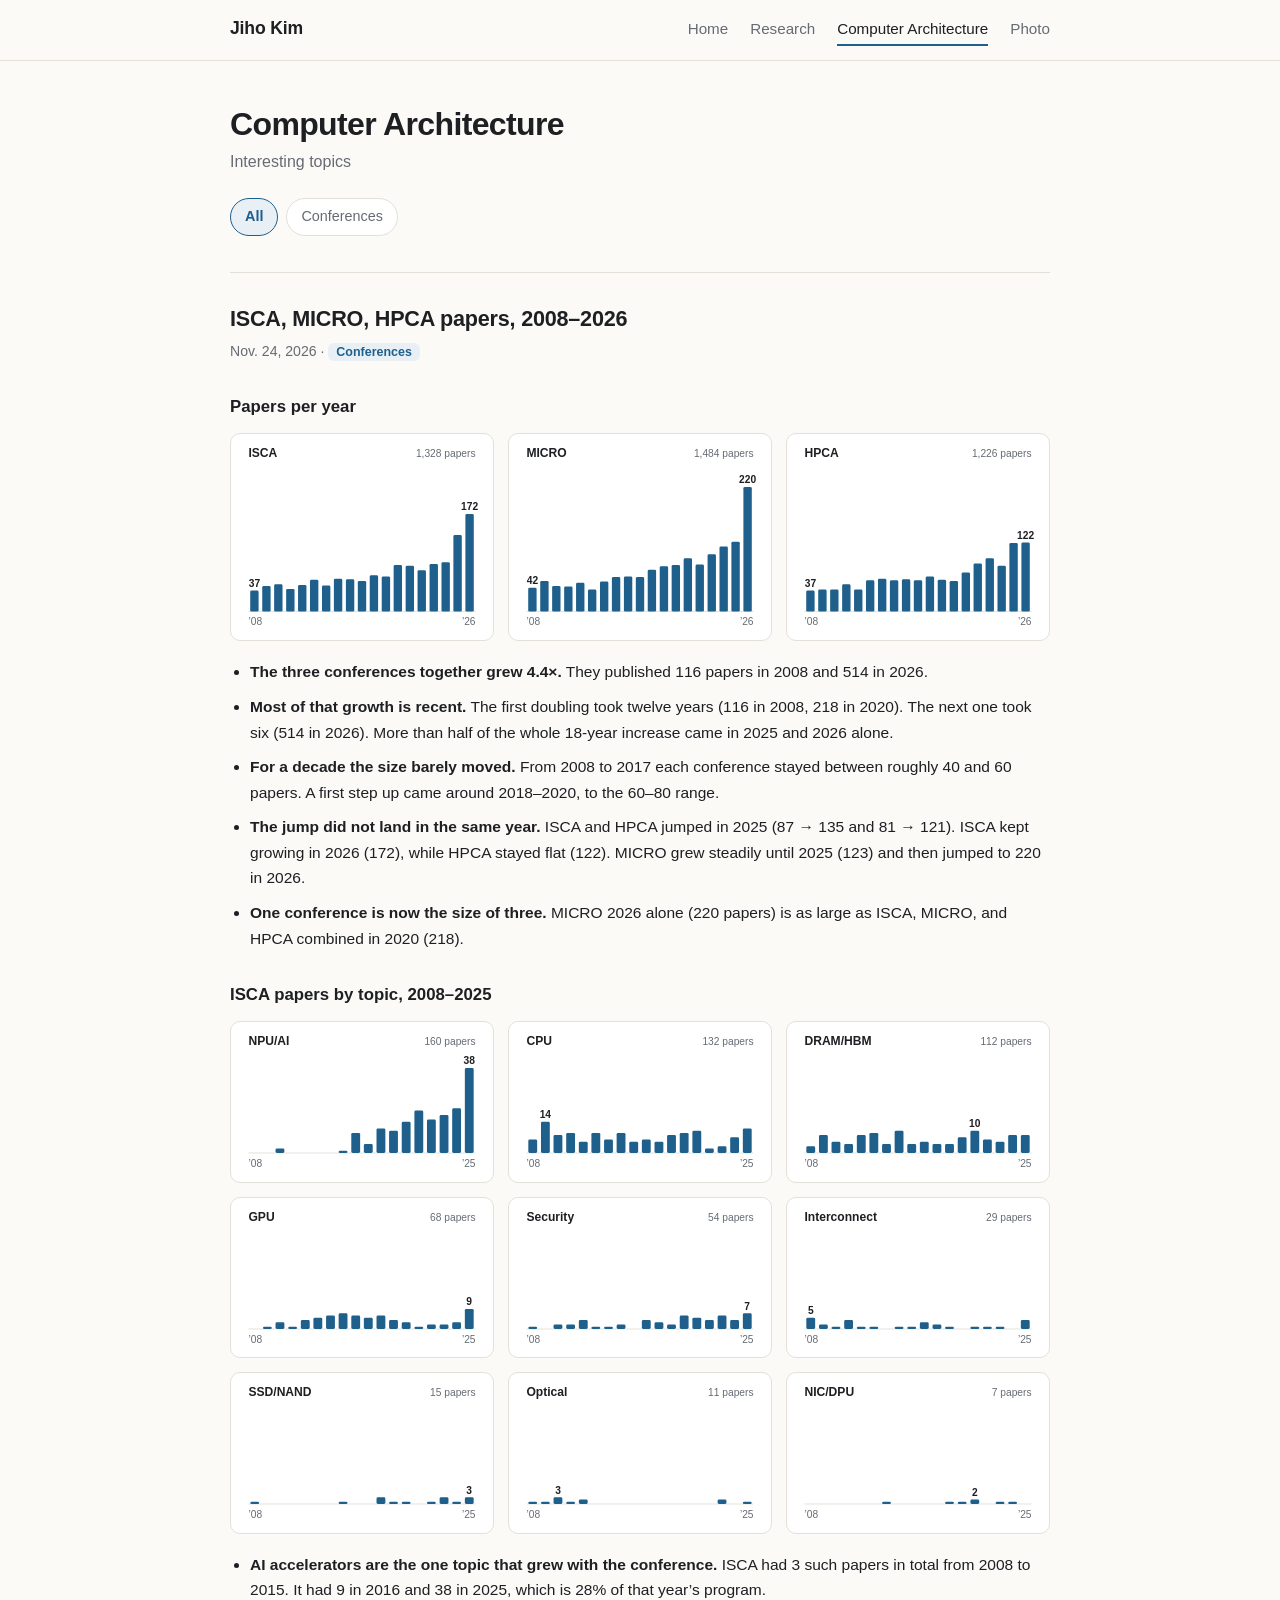
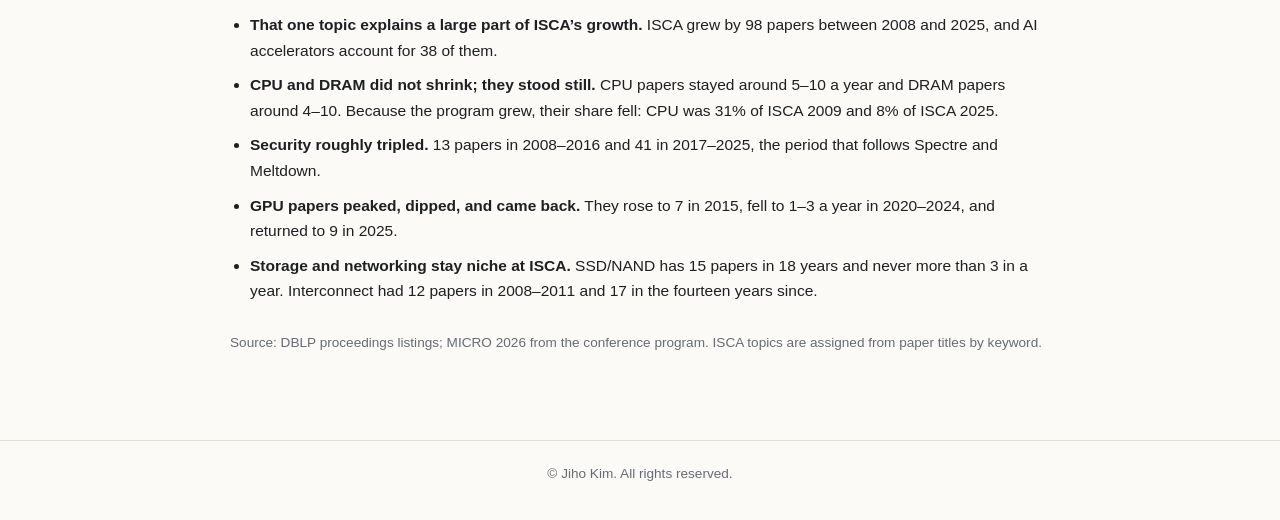
==== architecture.html @ d7ba02f0 "v0.1 Co-Authored-By: Claude Fable 5.2 <noreply@anthropic.com> Claude-Session: https://claude.ai/code" ====
<!doctype html>
<html lang="en">
<head>
  <meta charset="utf-8">
  <meta name="viewport" content="width=device-width, initial-scale=1">
  <title>Computer Architecture — Jiho Kim</title>
  <meta name="description" content="Notes, analyses, and materials on computer architecture by Jiho Kim.">
  <link rel="stylesheet" href="style.css?v=11">
</head>
<body>
  <header class="site-header">
    <div class="inner">
      <a class="site-name" href="index.html">Jiho Kim</a>
      <nav aria-label="Main">
        <a href="index.html">Home</a>
        <a href="research.html">Research</a>
        <a href="architecture.html" aria-current="page">Computer Architecture</a>
        <a href="photo.html">Photo</a>
      </nav>
    </div>
  </header>

  <main>
    <h1>Computer Architecture</h1>
    <p class="lead">Interesting topics</p>

    <div class="filters" role="group" aria-label="Filter posts by topic">
      <button type="button" class="chip" data-filter="all" aria-pressed="true">All</button>
      <button type="button" class="chip" data-filter="conferences" aria-pressed="false">Conferences</button>
    </div>

    <!--
      글 추가 방법: 아래 article 블록을 복사해 맨 위에 붙이고 data-tags 에 주제를 적는다 (여러 개면 공백으로 구분).
      새 주제가 생기면 위 filters 에 같은 data-filter 값의 버튼을 하나 추가한다.
    -->
    <article class="post" data-tags="conferences">
      <header>
        <h2 class="post-title">ISCA, MICRO, HPCA papers, 2008–2026</h2>
        <p class="post-meta">Nov. 24, 2026 · <span class="tag">Conferences</span></p>
      </header>

      <h3>Papers per year</h3>
      <figure class="fig">
      <div class="panels trio">
<div class="panel">
<svg class="chart" viewBox="0 0 260 200" role="img" aria-label="ISCA papers per year: 37 in 2008, 172 in 2026.">
<text class="ptitle" x="8" y="14">ISCA</text>
<text x="252" y="14" text-anchor="end">1,328 papers</text>
<line class="grid" x1="8" y1="180" x2="252" y2="180"/>
<rect class="bar" x="9.9" y="157.5" width="9.0" height="22.5" rx="1.5"><title>2008: 37</title></rect>
<text class="val" x="14.4" y="153.5" text-anchor="middle">37</text>
<rect class="bar" x="22.8" y="152.6" width="9.0" height="27.4" rx="1.5"><title>2009: 45</title></rect>
<rect class="bar" x="35.6" y="150.8" width="9.0" height="29.2" rx="1.5"><title>2010: 48</title></rect>
<rect class="bar" x="48.5" y="155.7" width="9.0" height="24.3" rx="1.5"><title>2011: 40</title></rect>
<rect class="bar" x="61.3" y="151.4" width="9.0" height="28.6" rx="1.5"><title>2012: 47</title></rect>
<rect class="bar" x="74.1" y="145.9" width="9.0" height="34.1" rx="1.5"><title>2013: 56</title></rect>
<rect class="bar" x="87.0" y="152.0" width="9.0" height="28.0" rx="1.5"><title>2014: 46</title></rect>
<rect class="bar" x="99.8" y="144.7" width="9.0" height="35.3" rx="1.5"><title>2015: 58</title></rect>
<rect class="bar" x="112.7" y="145.3" width="9.0" height="34.7" rx="1.5"><title>2016: 57</title></rect>
<rect class="bar" x="125.5" y="147.1" width="9.0" height="32.9" rx="1.5"><title>2017: 54</title></rect>
<rect class="bar" x="138.3" y="141.0" width="9.0" height="39.0" rx="1.5"><title>2018: 64</title></rect>
<rect class="bar" x="151.2" y="142.3" width="9.0" height="37.7" rx="1.5"><title>2019: 62</title></rect>
<rect class="bar" x="164.0" y="130.1" width="9.0" height="49.9" rx="1.5"><title>2020: 82</title></rect>
<rect class="bar" x="176.9" y="130.7" width="9.0" height="49.3" rx="1.5"><title>2021: 81</title></rect>
<rect class="bar" x="189.7" y="135.6" width="9.0" height="44.4" rx="1.5"><title>2022: 73</title></rect>
<rect class="bar" x="202.6" y="128.9" width="9.0" height="51.1" rx="1.5"><title>2023: 84</title></rect>
<rect class="bar" x="215.4" y="127.0" width="9.0" height="53.0" rx="1.5"><title>2024: 87</title></rect>
<rect class="bar" x="228.2" y="97.8" width="9.0" height="82.2" rx="1.5"><title>2025: 135</title></rect>
<rect class="bar" x="241.1" y="75.3" width="9.0" height="104.7" rx="1.5"><title>2026: 172</title></rect>
<text class="val" x="245.6" y="71.3" text-anchor="middle">172</text>
<text x="8" y="195">’08</text>
<text x="252" y="195" text-anchor="end">’26</text>
</svg>
</div>
<div class="panel">
<svg class="chart" viewBox="0 0 260 200" role="img" aria-label="MICRO papers per year: 42 in 2008, 220 in 2026.">
<text class="ptitle" x="8" y="14">MICRO</text>
<text x="252" y="14" text-anchor="end">1,484 papers</text>
<line class="grid" x1="8" y1="180" x2="252" y2="180"/>
<rect class="bar" x="9.9" y="154.4" width="9.0" height="25.6" rx="1.5"><title>2008: 42</title></rect>
<text class="val" x="14.4" y="150.4" text-anchor="middle">42</text>
<rect class="bar" x="22.8" y="147.1" width="9.0" height="32.9" rx="1.5"><title>2009: 54</title></rect>
<rect class="bar" x="35.6" y="152.6" width="9.0" height="27.4" rx="1.5"><title>2010: 45</title></rect>
<rect class="bar" x="48.5" y="153.2" width="9.0" height="26.8" rx="1.5"><title>2011: 44</title></rect>
<rect class="bar" x="61.3" y="149.0" width="9.0" height="31.0" rx="1.5"><title>2012: 51</title></rect>
<rect class="bar" x="74.1" y="156.3" width="9.0" height="23.7" rx="1.5"><title>2013: 39</title></rect>
<rect class="bar" x="87.0" y="147.7" width="9.0" height="32.3" rx="1.5"><title>2014: 53</title></rect>
<rect class="bar" x="99.8" y="142.9" width="9.0" height="37.1" rx="1.5"><title>2015: 61</title></rect>
<rect class="bar" x="112.7" y="142.3" width="9.0" height="37.7" rx="1.5"><title>2016: 62</title></rect>
<rect class="bar" x="125.5" y="142.9" width="9.0" height="37.1" rx="1.5"><title>2017: 61</title></rect>
<rect class="bar" x="138.3" y="135.0" width="9.0" height="45.0" rx="1.5"><title>2018: 74</title></rect>
<rect class="bar" x="151.2" y="131.3" width="9.0" height="48.7" rx="1.5"><title>2019: 80</title></rect>
<rect class="bar" x="164.0" y="130.1" width="9.0" height="49.9" rx="1.5"><title>2020: 82</title></rect>
<rect class="bar" x="176.9" y="122.8" width="9.0" height="57.2" rx="1.5"><title>2021: 94</title></rect>
<rect class="bar" x="189.7" y="129.5" width="9.0" height="50.5" rx="1.5"><title>2022: 83</title></rect>
<rect class="bar" x="202.6" y="118.5" width="9.0" height="61.5" rx="1.5"><title>2023: 101</title></rect>
<rect class="bar" x="215.4" y="110.0" width="9.0" height="70.0" rx="1.5"><title>2024: 115</title></rect>
<rect class="bar" x="228.2" y="105.1" width="9.0" height="74.9" rx="1.5"><title>2025: 123</title></rect>
<rect class="bar" x="241.1" y="46.1" width="9.0" height="133.9" rx="1.5"><title>2026: 220</title></rect>
<text class="val" x="245.6" y="42.1" text-anchor="middle">220</text>
<text x="8" y="195">’08</text>
<text x="252" y="195" text-anchor="end">’26</text>
</svg>
</div>
<div class="panel">
<svg class="chart" viewBox="0 0 260 200" role="img" aria-label="HPCA papers per year: 37 in 2008, 122 in 2026.">
<text class="ptitle" x="8" y="14">HPCA</text>
<text x="252" y="14" text-anchor="end">1,226 papers</text>
<line class="grid" x1="8" y1="180" x2="252" y2="180"/>
<rect class="bar" x="9.9" y="157.5" width="9.0" height="22.5" rx="1.5"><title>2008: 37</title></rect>
<text class="val" x="14.4" y="153.5" text-anchor="middle">37</text>
<rect class="bar" x="22.8" y="156.3" width="9.0" height="23.7" rx="1.5"><title>2009: 39</title></rect>
<rect class="bar" x="35.6" y="156.3" width="9.0" height="23.7" rx="1.5"><title>2010: 39</title></rect>
<rect class="bar" x="48.5" y="150.8" width="9.0" height="29.2" rx="1.5"><title>2011: 48</title></rect>
<rect class="bar" x="61.3" y="156.3" width="9.0" height="23.7" rx="1.5"><title>2012: 39</title></rect>
<rect class="bar" x="74.1" y="146.5" width="9.0" height="33.5" rx="1.5"><title>2013: 55</title></rect>
<rect class="bar" x="87.0" y="144.7" width="9.0" height="35.3" rx="1.5"><title>2014: 58</title></rect>
<rect class="bar" x="99.8" y="146.5" width="9.0" height="33.5" rx="1.5"><title>2015: 55</title></rect>
<rect class="bar" x="112.7" y="145.3" width="9.0" height="34.7" rx="1.5"><title>2016: 57</title></rect>
<rect class="bar" x="125.5" y="146.5" width="9.0" height="33.5" rx="1.5"><title>2017: 55</title></rect>
<rect class="bar" x="138.3" y="142.3" width="9.0" height="37.7" rx="1.5"><title>2018: 62</title></rect>
<rect class="bar" x="151.2" y="145.9" width="9.0" height="34.1" rx="1.5"><title>2019: 56</title></rect>
<rect class="bar" x="164.0" y="147.1" width="9.0" height="32.9" rx="1.5"><title>2020: 54</title></rect>
<rect class="bar" x="176.9" y="138.0" width="9.0" height="42.0" rx="1.5"><title>2021: 69</title></rect>
<rect class="bar" x="189.7" y="128.3" width="9.0" height="51.7" rx="1.5"><title>2022: 85</title></rect>
<rect class="bar" x="202.6" y="122.8" width="9.0" height="57.2" rx="1.5"><title>2023: 94</title></rect>
<rect class="bar" x="215.4" y="130.7" width="9.0" height="49.3" rx="1.5"><title>2024: 81</title></rect>
<rect class="bar" x="228.2" y="106.3" width="9.0" height="73.7" rx="1.5"><title>2025: 121</title></rect>
<rect class="bar" x="241.1" y="105.7" width="9.0" height="74.3" rx="1.5"><title>2026: 122</title></rect>
<text class="val" x="245.6" y="101.7" text-anchor="middle">122</text>
<text x="8" y="195">’08</text>
<text x="252" y="195" text-anchor="end">’26</text>
</svg>
</div>
      </div>
    </figure>

      <ul class="takeaways">
        <li><b>The three conferences together grew 4.4×.</b> They published 116 papers in 2008 and 514 in 2026.</li>
        <li><b>Most of that growth is recent.</b> The first doubling took twelve years (116 in 2008, 218 in 2020). The next one took six (514 in 2026). More than half of the whole 18-year increase came in 2025 and 2026 alone.</li>
        <li><b>For a decade the size barely moved.</b> From 2008 to 2017 each conference stayed between roughly 40 and 60 papers. A first step up came around 2018–2020, to the 60–80 range.</li>
        <li><b>The jump did not land in the same year.</b> ISCA and HPCA jumped in 2025 (87 → 135 and 81 → 121). ISCA kept growing in 2026 (172), while HPCA stayed flat (122). MICRO grew steadily until 2025 (123) and then jumped to 220 in 2026.</li>
        <li><b>One conference is now the size of three.</b> MICRO 2026 alone (220 papers) is as large as ISCA, MICRO, and HPCA combined in 2020 (218).</li>
      </ul>

      <h3>ISCA papers by topic, 2008–2025</h3>
      <figure class="fig">
      <div class="panels">
<div class="panel">
<svg class="chart" viewBox="0 0 260 150" role="img" aria-label="NPU/AI: 160 ISCA papers in total, 0 in 2008 and 38 in 2025.">
<text class="ptitle" x="8" y="14">NPU/AI</text>
<text x="252" y="14" text-anchor="end">160 papers</text>
<line class="grid" x1="8" y1="130" x2="252" y2="130"/>
<rect class="bar" x="10.0" y="130.0" width="9.5" height="0.0" rx="1.5"><title>2008: 0</title></rect>
<rect class="bar" x="23.6" y="130.0" width="9.5" height="0.0" rx="1.5"><title>2009: 0</title></rect>
<rect class="bar" x="37.1" y="125.2" width="9.5" height="4.8" rx="1.5"><title>2010: 2</title></rect>
<rect class="bar" x="50.7" y="130.0" width="9.5" height="0.0" rx="1.5"><title>2011: 0</title></rect>
<rect class="bar" x="64.3" y="130.0" width="9.5" height="0.0" rx="1.5"><title>2012: 0</title></rect>
<rect class="bar" x="77.8" y="130.0" width="9.5" height="0.0" rx="1.5"><title>2013: 0</title></rect>
<rect class="bar" x="91.4" y="130.0" width="9.5" height="0.0" rx="1.5"><title>2014: 0</title></rect>
<rect class="bar" x="104.9" y="127.6" width="9.5" height="2.4" rx="1.5"><title>2015: 1</title></rect>
<rect class="bar" x="118.5" y="108.4" width="9.5" height="21.6" rx="1.5"><title>2016: 9</title></rect>
<rect class="bar" x="132.0" y="120.4" width="9.5" height="9.6" rx="1.5"><title>2017: 4</title></rect>
<rect class="bar" x="145.6" y="103.6" width="9.5" height="26.4" rx="1.5"><title>2018: 11</title></rect>
<rect class="bar" x="159.1" y="106.0" width="9.5" height="24.0" rx="1.5"><title>2019: 10</title></rect>
<rect class="bar" x="172.7" y="96.4" width="9.5" height="33.6" rx="1.5"><title>2020: 14</title></rect>
<rect class="bar" x="186.3" y="84.4" width="9.5" height="45.6" rx="1.5"><title>2021: 19</title></rect>
<rect class="bar" x="199.8" y="94.0" width="9.5" height="36.0" rx="1.5"><title>2022: 15</title></rect>
<rect class="bar" x="213.4" y="89.2" width="9.5" height="40.8" rx="1.5"><title>2023: 17</title></rect>
<rect class="bar" x="226.9" y="82.0" width="9.5" height="48.0" rx="1.5"><title>2024: 20</title></rect>
<rect class="bar" x="240.5" y="38.8" width="9.5" height="91.2" rx="1.5"><title>2025: 38</title></rect>
<text class="val" x="245.2" y="34.8" text-anchor="middle">38</text>
<text x="8" y="145">’08</text>
<text x="252" y="145" text-anchor="end">’25</text>
</svg>
</div>
<div class="panel">
<svg class="chart" viewBox="0 0 260 150" role="img" aria-label="CPU: 132 ISCA papers in total, 6 in 2008 and 11 in 2025.">
<text class="ptitle" x="8" y="14">CPU</text>
<text x="252" y="14" text-anchor="end">132 papers</text>
<line class="grid" x1="8" y1="130" x2="252" y2="130"/>
<rect class="bar" x="10.0" y="115.6" width="9.5" height="14.4" rx="1.5"><title>2008: 6</title></rect>
<rect class="bar" x="23.6" y="96.4" width="9.5" height="33.6" rx="1.5"><title>2009: 14</title></rect>
<text class="val" x="28.3" y="92.4" text-anchor="middle">14</text>
<rect class="bar" x="37.1" y="110.8" width="9.5" height="19.2" rx="1.5"><title>2010: 8</title></rect>
<rect class="bar" x="50.7" y="108.4" width="9.5" height="21.6" rx="1.5"><title>2011: 9</title></rect>
<rect class="bar" x="64.3" y="118.0" width="9.5" height="12.0" rx="1.5"><title>2012: 5</title></rect>
<rect class="bar" x="77.8" y="108.4" width="9.5" height="21.6" rx="1.5"><title>2013: 9</title></rect>
<rect class="bar" x="91.4" y="115.6" width="9.5" height="14.4" rx="1.5"><title>2014: 6</title></rect>
<rect class="bar" x="104.9" y="108.4" width="9.5" height="21.6" rx="1.5"><title>2015: 9</title></rect>
<rect class="bar" x="118.5" y="118.0" width="9.5" height="12.0" rx="1.5"><title>2016: 5</title></rect>
<rect class="bar" x="132.0" y="115.6" width="9.5" height="14.4" rx="1.5"><title>2017: 6</title></rect>
<rect class="bar" x="145.6" y="118.0" width="9.5" height="12.0" rx="1.5"><title>2018: 5</title></rect>
<rect class="bar" x="159.1" y="110.8" width="9.5" height="19.2" rx="1.5"><title>2019: 8</title></rect>
<rect class="bar" x="172.7" y="108.4" width="9.5" height="21.6" rx="1.5"><title>2020: 9</title></rect>
<rect class="bar" x="186.3" y="106.0" width="9.5" height="24.0" rx="1.5"><title>2021: 10</title></rect>
<rect class="bar" x="199.8" y="125.2" width="9.5" height="4.8" rx="1.5"><title>2022: 2</title></rect>
<rect class="bar" x="213.4" y="122.8" width="9.5" height="7.2" rx="1.5"><title>2023: 3</title></rect>
<rect class="bar" x="226.9" y="113.2" width="9.5" height="16.8" rx="1.5"><title>2024: 7</title></rect>
<rect class="bar" x="240.5" y="103.6" width="9.5" height="26.4" rx="1.5"><title>2025: 11</title></rect>
<text x="8" y="145">’08</text>
<text x="252" y="145" text-anchor="end">’25</text>
</svg>
</div>
<div class="panel">
<svg class="chart" viewBox="0 0 260 150" role="img" aria-label="DRAM/HBM: 112 ISCA papers in total, 3 in 2008 and 8 in 2025.">
<text class="ptitle" x="8" y="14">DRAM/HBM</text>
<text x="252" y="14" text-anchor="end">112 papers</text>
<line class="grid" x1="8" y1="130" x2="252" y2="130"/>
<rect class="bar" x="10.0" y="122.8" width="9.5" height="7.2" rx="1.5"><title>2008: 3</title></rect>
<rect class="bar" x="23.6" y="110.8" width="9.5" height="19.2" rx="1.5"><title>2009: 8</title></rect>
<rect class="bar" x="37.1" y="118.0" width="9.5" height="12.0" rx="1.5"><title>2010: 5</title></rect>
<rect class="bar" x="50.7" y="120.4" width="9.5" height="9.6" rx="1.5"><title>2011: 4</title></rect>
<rect class="bar" x="64.3" y="110.8" width="9.5" height="19.2" rx="1.5"><title>2012: 8</title></rect>
<rect class="bar" x="77.8" y="108.4" width="9.5" height="21.6" rx="1.5"><title>2013: 9</title></rect>
<rect class="bar" x="91.4" y="120.4" width="9.5" height="9.6" rx="1.5"><title>2014: 4</title></rect>
<rect class="bar" x="104.9" y="106.0" width="9.5" height="24.0" rx="1.5"><title>2015: 10</title></rect>
<rect class="bar" x="118.5" y="120.4" width="9.5" height="9.6" rx="1.5"><title>2016: 4</title></rect>
<rect class="bar" x="132.0" y="118.0" width="9.5" height="12.0" rx="1.5"><title>2017: 5</title></rect>
<rect class="bar" x="145.6" y="120.4" width="9.5" height="9.6" rx="1.5"><title>2018: 4</title></rect>
<rect class="bar" x="159.1" y="120.4" width="9.5" height="9.6" rx="1.5"><title>2019: 4</title></rect>
<rect class="bar" x="172.7" y="113.2" width="9.5" height="16.8" rx="1.5"><title>2020: 7</title></rect>
<rect class="bar" x="186.3" y="106.0" width="9.5" height="24.0" rx="1.5"><title>2021: 10</title></rect>
<text class="val" x="191.0" y="102.0" text-anchor="middle">10</text>
<rect class="bar" x="199.8" y="115.6" width="9.5" height="14.4" rx="1.5"><title>2022: 6</title></rect>
<rect class="bar" x="213.4" y="118.0" width="9.5" height="12.0" rx="1.5"><title>2023: 5</title></rect>
<rect class="bar" x="226.9" y="110.8" width="9.5" height="19.2" rx="1.5"><title>2024: 8</title></rect>
<rect class="bar" x="240.5" y="110.8" width="9.5" height="19.2" rx="1.5"><title>2025: 8</title></rect>
<text x="8" y="145">’08</text>
<text x="252" y="145" text-anchor="end">’25</text>
</svg>
</div>
<div class="panel">
<svg class="chart" viewBox="0 0 260 150" role="img" aria-label="GPU: 68 ISCA papers in total, 0 in 2008 and 9 in 2025.">
<text class="ptitle" x="8" y="14">GPU</text>
<text x="252" y="14" text-anchor="end">68 papers</text>
<line class="grid" x1="8" y1="130" x2="252" y2="130"/>
<rect class="bar" x="10.0" y="130.0" width="9.5" height="0.0" rx="1.5"><title>2008: 0</title></rect>
<rect class="bar" x="23.6" y="127.6" width="9.5" height="2.4" rx="1.5"><title>2009: 1</title></rect>
<rect class="bar" x="37.1" y="122.8" width="9.5" height="7.2" rx="1.5"><title>2010: 3</title></rect>
<rect class="bar" x="50.7" y="127.6" width="9.5" height="2.4" rx="1.5"><title>2011: 1</title></rect>
<rect class="bar" x="64.3" y="120.4" width="9.5" height="9.6" rx="1.5"><title>2012: 4</title></rect>
<rect class="bar" x="77.8" y="118.0" width="9.5" height="12.0" rx="1.5"><title>2013: 5</title></rect>
<rect class="bar" x="91.4" y="115.6" width="9.5" height="14.4" rx="1.5"><title>2014: 6</title></rect>
<rect class="bar" x="104.9" y="113.2" width="9.5" height="16.8" rx="1.5"><title>2015: 7</title></rect>
<rect class="bar" x="118.5" y="115.6" width="9.5" height="14.4" rx="1.5"><title>2016: 6</title></rect>
<rect class="bar" x="132.0" y="118.0" width="9.5" height="12.0" rx="1.5"><title>2017: 5</title></rect>
<rect class="bar" x="145.6" y="115.6" width="9.5" height="14.4" rx="1.5"><title>2018: 6</title></rect>
<rect class="bar" x="159.1" y="120.4" width="9.5" height="9.6" rx="1.5"><title>2019: 4</title></rect>
<rect class="bar" x="172.7" y="122.8" width="9.5" height="7.2" rx="1.5"><title>2020: 3</title></rect>
<rect class="bar" x="186.3" y="127.6" width="9.5" height="2.4" rx="1.5"><title>2021: 1</title></rect>
<rect class="bar" x="199.8" y="125.2" width="9.5" height="4.8" rx="1.5"><title>2022: 2</title></rect>
<rect class="bar" x="213.4" y="125.2" width="9.5" height="4.8" rx="1.5"><title>2023: 2</title></rect>
<rect class="bar" x="226.9" y="122.8" width="9.5" height="7.2" rx="1.5"><title>2024: 3</title></rect>
<rect class="bar" x="240.5" y="108.4" width="9.5" height="21.6" rx="1.5"><title>2025: 9</title></rect>
<text class="val" x="245.2" y="104.4" text-anchor="middle">9</text>
<text x="8" y="145">’08</text>
<text x="252" y="145" text-anchor="end">’25</text>
</svg>
</div>
<div class="panel">
<svg class="chart" viewBox="0 0 260 150" role="img" aria-label="Security: 54 ISCA papers in total, 1 in 2008 and 7 in 2025.">
<text class="ptitle" x="8" y="14">Security</text>
<text x="252" y="14" text-anchor="end">54 papers</text>
<line class="grid" x1="8" y1="130" x2="252" y2="130"/>
<rect class="bar" x="10.0" y="127.6" width="9.5" height="2.4" rx="1.5"><title>2008: 1</title></rect>
<rect class="bar" x="23.6" y="130.0" width="9.5" height="0.0" rx="1.5"><title>2009: 0</title></rect>
<rect class="bar" x="37.1" y="125.2" width="9.5" height="4.8" rx="1.5"><title>2010: 2</title></rect>
<rect class="bar" x="50.7" y="125.2" width="9.5" height="4.8" rx="1.5"><title>2011: 2</title></rect>
<rect class="bar" x="64.3" y="120.4" width="9.5" height="9.6" rx="1.5"><title>2012: 4</title></rect>
<rect class="bar" x="77.8" y="127.6" width="9.5" height="2.4" rx="1.5"><title>2013: 1</title></rect>
<rect class="bar" x="91.4" y="127.6" width="9.5" height="2.4" rx="1.5"><title>2014: 1</title></rect>
<rect class="bar" x="104.9" y="125.2" width="9.5" height="4.8" rx="1.5"><title>2015: 2</title></rect>
<rect class="bar" x="118.5" y="130.0" width="9.5" height="0.0" rx="1.5"><title>2016: 0</title></rect>
<rect class="bar" x="132.0" y="120.4" width="9.5" height="9.6" rx="1.5"><title>2017: 4</title></rect>
<rect class="bar" x="145.6" y="122.8" width="9.5" height="7.2" rx="1.5"><title>2018: 3</title></rect>
<rect class="bar" x="159.1" y="125.2" width="9.5" height="4.8" rx="1.5"><title>2019: 2</title></rect>
<rect class="bar" x="172.7" y="115.6" width="9.5" height="14.4" rx="1.5"><title>2020: 6</title></rect>
<rect class="bar" x="186.3" y="118.0" width="9.5" height="12.0" rx="1.5"><title>2021: 5</title></rect>
<rect class="bar" x="199.8" y="120.4" width="9.5" height="9.6" rx="1.5"><title>2022: 4</title></rect>
<rect class="bar" x="213.4" y="115.6" width="9.5" height="14.4" rx="1.5"><title>2023: 6</title></rect>
<rect class="bar" x="226.9" y="120.4" width="9.5" height="9.6" rx="1.5"><title>2024: 4</title></rect>
<rect class="bar" x="240.5" y="113.2" width="9.5" height="16.8" rx="1.5"><title>2025: 7</title></rect>
<text class="val" x="245.2" y="109.2" text-anchor="middle">7</text>
<text x="8" y="145">’08</text>
<text x="252" y="145" text-anchor="end">’25</text>
</svg>
</div>
<div class="panel">
<svg class="chart" viewBox="0 0 260 150" role="img" aria-label="Interconnect: 29 ISCA papers in total, 5 in 2008 and 4 in 2025.">
<text class="ptitle" x="8" y="14">Interconnect</text>
<text x="252" y="14" text-anchor="end">29 papers</text>
<line class="grid" x1="8" y1="130" x2="252" y2="130"/>
<rect class="bar" x="10.0" y="118.0" width="9.5" height="12.0" rx="1.5"><title>2008: 5</title></rect>
<text class="val" x="14.8" y="114.0" text-anchor="middle">5</text>
<rect class="bar" x="23.6" y="125.2" width="9.5" height="4.8" rx="1.5"><title>2009: 2</title></rect>
<rect class="bar" x="37.1" y="127.6" width="9.5" height="2.4" rx="1.5"><title>2010: 1</title></rect>
<rect class="bar" x="50.7" y="120.4" width="9.5" height="9.6" rx="1.5"><title>2011: 4</title></rect>
<rect class="bar" x="64.3" y="127.6" width="9.5" height="2.4" rx="1.5"><title>2012: 1</title></rect>
<rect class="bar" x="77.8" y="127.6" width="9.5" height="2.4" rx="1.5"><title>2013: 1</title></rect>
<rect class="bar" x="91.4" y="130.0" width="9.5" height="0.0" rx="1.5"><title>2014: 0</title></rect>
<rect class="bar" x="104.9" y="127.6" width="9.5" height="2.4" rx="1.5"><title>2015: 1</title></rect>
<rect class="bar" x="118.5" y="127.6" width="9.5" height="2.4" rx="1.5"><title>2016: 1</title></rect>
<rect class="bar" x="132.0" y="122.8" width="9.5" height="7.2" rx="1.5"><title>2017: 3</title></rect>
<rect class="bar" x="145.6" y="125.2" width="9.5" height="4.8" rx="1.5"><title>2018: 2</title></rect>
<rect class="bar" x="159.1" y="127.6" width="9.5" height="2.4" rx="1.5"><title>2019: 1</title></rect>
<rect class="bar" x="172.7" y="130.0" width="9.5" height="0.0" rx="1.5"><title>2020: 0</title></rect>
<rect class="bar" x="186.3" y="127.6" width="9.5" height="2.4" rx="1.5"><title>2021: 1</title></rect>
<rect class="bar" x="199.8" y="127.6" width="9.5" height="2.4" rx="1.5"><title>2022: 1</title></rect>
<rect class="bar" x="213.4" y="127.6" width="9.5" height="2.4" rx="1.5"><title>2023: 1</title></rect>
<rect class="bar" x="226.9" y="130.0" width="9.5" height="0.0" rx="1.5"><title>2024: 0</title></rect>
<rect class="bar" x="240.5" y="120.4" width="9.5" height="9.6" rx="1.5"><title>2025: 4</title></rect>
<text x="8" y="145">’08</text>
<text x="252" y="145" text-anchor="end">’25</text>
</svg>
</div>
<div class="panel">
<svg class="chart" viewBox="0 0 260 150" role="img" aria-label="SSD/NAND: 15 ISCA papers in total, 1 in 2008 and 3 in 2025.">
<text class="ptitle" x="8" y="14">SSD/NAND</text>
<text x="252" y="14" text-anchor="end">15 papers</text>
<line class="grid" x1="8" y1="130" x2="252" y2="130"/>
<rect class="bar" x="10.0" y="127.6" width="9.5" height="2.4" rx="1.5"><title>2008: 1</title></rect>
<rect class="bar" x="23.6" y="130.0" width="9.5" height="0.0" rx="1.5"><title>2009: 0</title></rect>
<rect class="bar" x="37.1" y="130.0" width="9.5" height="0.0" rx="1.5"><title>2010: 0</title></rect>
<rect class="bar" x="50.7" y="130.0" width="9.5" height="0.0" rx="1.5"><title>2011: 0</title></rect>
<rect class="bar" x="64.3" y="130.0" width="9.5" height="0.0" rx="1.5"><title>2012: 0</title></rect>
<rect class="bar" x="77.8" y="130.0" width="9.5" height="0.0" rx="1.5"><title>2013: 0</title></rect>
<rect class="bar" x="91.4" y="130.0" width="9.5" height="0.0" rx="1.5"><title>2014: 0</title></rect>
<rect class="bar" x="104.9" y="127.6" width="9.5" height="2.4" rx="1.5"><title>2015: 1</title></rect>
<rect class="bar" x="118.5" y="130.0" width="9.5" height="0.0" rx="1.5"><title>2016: 0</title></rect>
<rect class="bar" x="132.0" y="130.0" width="9.5" height="0.0" rx="1.5"><title>2017: 0</title></rect>
<rect class="bar" x="145.6" y="122.8" width="9.5" height="7.2" rx="1.5"><title>2018: 3</title></rect>
<rect class="bar" x="159.1" y="127.6" width="9.5" height="2.4" rx="1.5"><title>2019: 1</title></rect>
<rect class="bar" x="172.7" y="127.6" width="9.5" height="2.4" rx="1.5"><title>2020: 1</title></rect>
<rect class="bar" x="186.3" y="130.0" width="9.5" height="0.0" rx="1.5"><title>2021: 0</title></rect>
<rect class="bar" x="199.8" y="127.6" width="9.5" height="2.4" rx="1.5"><title>2022: 1</title></rect>
<rect class="bar" x="213.4" y="122.8" width="9.5" height="7.2" rx="1.5"><title>2023: 3</title></rect>
<rect class="bar" x="226.9" y="127.6" width="9.5" height="2.4" rx="1.5"><title>2024: 1</title></rect>
<rect class="bar" x="240.5" y="122.8" width="9.5" height="7.2" rx="1.5"><title>2025: 3</title></rect>
<text class="val" x="245.2" y="118.8" text-anchor="middle">3</text>
<text x="8" y="145">’08</text>
<text x="252" y="145" text-anchor="end">’25</text>
</svg>
</div>
<div class="panel">
<svg class="chart" viewBox="0 0 260 150" role="img" aria-label="Optical: 11 ISCA papers in total, 1 in 2008 and 1 in 2025.">
<text class="ptitle" x="8" y="14">Optical</text>
<text x="252" y="14" text-anchor="end">11 papers</text>
<line class="grid" x1="8" y1="130" x2="252" y2="130"/>
<rect class="bar" x="10.0" y="127.6" width="9.5" height="2.4" rx="1.5"><title>2008: 1</title></rect>
<rect class="bar" x="23.6" y="127.6" width="9.5" height="2.4" rx="1.5"><title>2009: 1</title></rect>
<rect class="bar" x="37.1" y="122.8" width="9.5" height="7.2" rx="1.5"><title>2010: 3</title></rect>
<text class="val" x="41.9" y="118.8" text-anchor="middle">3</text>
<rect class="bar" x="50.7" y="127.6" width="9.5" height="2.4" rx="1.5"><title>2011: 1</title></rect>
<rect class="bar" x="64.3" y="125.2" width="9.5" height="4.8" rx="1.5"><title>2012: 2</title></rect>
<rect class="bar" x="77.8" y="130.0" width="9.5" height="0.0" rx="1.5"><title>2013: 0</title></rect>
<rect class="bar" x="91.4" y="130.0" width="9.5" height="0.0" rx="1.5"><title>2014: 0</title></rect>
<rect class="bar" x="104.9" y="130.0" width="9.5" height="0.0" rx="1.5"><title>2015: 0</title></rect>
<rect class="bar" x="118.5" y="130.0" width="9.5" height="0.0" rx="1.5"><title>2016: 0</title></rect>
<rect class="bar" x="132.0" y="130.0" width="9.5" height="0.0" rx="1.5"><title>2017: 0</title></rect>
<rect class="bar" x="145.6" y="130.0" width="9.5" height="0.0" rx="1.5"><title>2018: 0</title></rect>
<rect class="bar" x="159.1" y="130.0" width="9.5" height="0.0" rx="1.5"><title>2019: 0</title></rect>
<rect class="bar" x="172.7" y="130.0" width="9.5" height="0.0" rx="1.5"><title>2020: 0</title></rect>
<rect class="bar" x="186.3" y="130.0" width="9.5" height="0.0" rx="1.5"><title>2021: 0</title></rect>
<rect class="bar" x="199.8" y="130.0" width="9.5" height="0.0" rx="1.5"><title>2022: 0</title></rect>
<rect class="bar" x="213.4" y="125.2" width="9.5" height="4.8" rx="1.5"><title>2023: 2</title></rect>
<rect class="bar" x="226.9" y="130.0" width="9.5" height="0.0" rx="1.5"><title>2024: 0</title></rect>
<rect class="bar" x="240.5" y="127.6" width="9.5" height="2.4" rx="1.5"><title>2025: 1</title></rect>
<text x="8" y="145">’08</text>
<text x="252" y="145" text-anchor="end">’25</text>
</svg>
</div>
<div class="panel">
<svg class="chart" viewBox="0 0 260 150" role="img" aria-label="NIC/DPU: 7 ISCA papers in total, 0 in 2008 and 0 in 2025.">
<text class="ptitle" x="8" y="14">NIC/DPU</text>
<text x="252" y="14" text-anchor="end">7 papers</text>
<line class="grid" x1="8" y1="130" x2="252" y2="130"/>
<rect class="bar" x="10.0" y="130.0" width="9.5" height="0.0" rx="1.5"><title>2008: 0</title></rect>
<rect class="bar" x="23.6" y="130.0" width="9.5" height="0.0" rx="1.5"><title>2009: 0</title></rect>
<rect class="bar" x="37.1" y="130.0" width="9.5" height="0.0" rx="1.5"><title>2010: 0</title></rect>
<rect class="bar" x="50.7" y="130.0" width="9.5" height="0.0" rx="1.5"><title>2011: 0</title></rect>
<rect class="bar" x="64.3" y="130.0" width="9.5" height="0.0" rx="1.5"><title>2012: 0</title></rect>
<rect class="bar" x="77.8" y="130.0" width="9.5" height="0.0" rx="1.5"><title>2013: 0</title></rect>
<rect class="bar" x="91.4" y="127.6" width="9.5" height="2.4" rx="1.5"><title>2014: 1</title></rect>
<rect class="bar" x="104.9" y="130.0" width="9.5" height="0.0" rx="1.5"><title>2015: 0</title></rect>
<rect class="bar" x="118.5" y="130.0" width="9.5" height="0.0" rx="1.5"><title>2016: 0</title></rect>
<rect class="bar" x="132.0" y="130.0" width="9.5" height="0.0" rx="1.5"><title>2017: 0</title></rect>
<rect class="bar" x="145.6" y="130.0" width="9.5" height="0.0" rx="1.5"><title>2018: 0</title></rect>
<rect class="bar" x="159.1" y="127.6" width="9.5" height="2.4" rx="1.5"><title>2019: 1</title></rect>
<rect class="bar" x="172.7" y="127.6" width="9.5" height="2.4" rx="1.5"><title>2020: 1</title></rect>
<rect class="bar" x="186.3" y="125.2" width="9.5" height="4.8" rx="1.5"><title>2021: 2</title></rect>
<text class="val" x="191.0" y="121.2" text-anchor="middle">2</text>
<rect class="bar" x="199.8" y="130.0" width="9.5" height="0.0" rx="1.5"><title>2022: 0</title></rect>
<rect class="bar" x="213.4" y="127.6" width="9.5" height="2.4" rx="1.5"><title>2023: 1</title></rect>
<rect class="bar" x="226.9" y="127.6" width="9.5" height="2.4" rx="1.5"><title>2024: 1</title></rect>
<rect class="bar" x="240.5" y="130.0" width="9.5" height="0.0" rx="1.5"><title>2025: 0</title></rect>
<text x="8" y="145">’08</text>
<text x="252" y="145" text-anchor="end">’25</text>
</svg>
</div>
      </div>
    </figure>

      <ul class="takeaways">
        <li><b>AI accelerators are the one topic that grew with the conference.</b> ISCA had 3 such papers in total from 2008 to 2015. It had 9 in 2016 and 38 in 2025, which is 28% of that year’s program.</li>
        <li><b>That one topic explains a large part of ISCA’s growth.</b> ISCA grew by 98 papers between 2008 and 2025, and AI accelerators account for 38 of them.</li>
        <li><b>CPU and DRAM did not shrink; they stood still.</b> CPU papers stayed around 5–10 a year and DRAM papers around 4–10. Because the program grew, their share fell: CPU was 31% of ISCA 2009 and 8% of ISCA 2025.</li>
        <li><b>Security roughly tripled.</b> 13 papers in 2008–2016 and 41 in 2017–2025, the period that follows Spectre and Meltdown.</li>
        <li><b>GPU papers peaked, dipped, and came back.</b> They rose to 7 in 2015, fell to 1–3 a year in 2020–2024, and returned to 9 in 2025.</li>
        <li><b>Storage and networking stay niche at ISCA.</b> SSD/NAND has 15 papers in 18 years and never more than 3 in a year. Interconnect had 12 papers in 2008–2011 and 17 in the fourteen years since.</li>
      </ul>

      <p class="source">Source: DBLP proceedings listings; MICRO 2026 from the conference program. ISCA topics are assigned from paper titles by keyword.</p>
    </article>

    <p class="empty" id="no-posts" hidden>No posts under this topic yet.</p>
  </main>

  <script>
    (function () {
      var chips = document.querySelectorAll('.chip');
      var posts = document.querySelectorAll('.post');
      var none = document.getElementById('no-posts');
      chips.forEach(function (chip) {
        chip.addEventListener('click', function () {
          var f = chip.dataset.filter, shown = 0;
          chips.forEach(function (c) { c.setAttribute('aria-pressed', c === chip ? 'true' : 'false'); });
          posts.forEach(function (post) {
            var on = f === 'all' || post.dataset.tags.split(' ').indexOf(f) !== -1;
            post.hidden = !on; if (on) shown++;
          });
          none.hidden = shown !== 0;
        });
      });
    })();
  </script>


  <footer>© Jiho Kim. All rights reserved.</footer>
</body>
</html>
---- style.css ----
:root {
  --bg: #fbfaf7;
  --surface: #ffffff;
  --text: #1d1f23;
  --muted: #666b74;
  --line: #e3e0d8;
  --accent: #1f5f8b;
  --accent-soft: #e8f0f6;
  --maxw: 860px;
}
@media (prefers-color-scheme: dark) {
  :root {
    --bg: #15171a;
    --surface: #1c1f23;
    --text: #e8e6e1;
    --muted: #9aa0a8;
    --line: #2c3036;
    --accent: #7db8e0;
    --accent-soft: #1f2a33;
  }
}

* { box-sizing: border-box; }
html { -webkit-text-size-adjust: 100%; }
body {
  margin: 0;
  background: var(--bg);
  color: var(--text);
  font-family: "Inter", -apple-system, BlinkMacSystemFont, "Segoe UI", "Noto Sans KR", sans-serif;
  font-size: 16px;
  line-height: 1.65;
}
a { color: var(--accent); text-decoration: none; }
a:hover { text-decoration: underline; }

/* ---------- header / nav ---------- */
.site-header {
  border-bottom: 1px solid var(--line);
  background: var(--bg);
  position: sticky;
  top: 0;
  z-index: 10;
}
.site-header .inner {
  max-width: var(--maxw);
  margin: 0 auto;
  padding: 14px 20px;
  display: flex;
  align-items: baseline;
  justify-content: space-between;
  gap: 16px;
  flex-wrap: wrap;
}
.site-name {
  font-weight: 700;
  font-size: 1.1rem;
  color: var(--text);
  letter-spacing: -0.01em;
}
.site-name:hover { text-decoration: none; }
nav { display: flex; gap: 22px; }
nav a {
  color: var(--muted);
  font-size: 0.95rem;
  padding-bottom: 3px;
  border-bottom: 2px solid transparent;
}
nav a:hover { color: var(--text); text-decoration: none; }
nav a[aria-current="page"] {
  color: var(--text);
  border-bottom-color: var(--accent);
}

/* ---------- layout ---------- */
main {
  max-width: var(--maxw);
  margin: 0 auto;
  padding: 44px 20px 72px;
}
h1 {
  font-size: 2rem;
  line-height: 1.2;
  margin: 0 0 6px;
  letter-spacing: -0.02em;
}
h2 {
  font-size: 0.82rem;
  text-transform: uppercase;
  letter-spacing: 0.09em;
  color: var(--muted);
  font-weight: 600;
  margin: 48px 0 16px;
  padding-bottom: 8px;
  border-bottom: 1px solid var(--line);
}
h2 .sub { text-transform: none; letter-spacing: 0; font-weight: 400; font-style: italic; font-size: 0.9rem; margin-left: 4px; }
h3 { font-size: 1.05rem; margin: 26px 0 6px; }
p { margin: 0 0 14px; }
.lead { color: var(--muted); margin-bottom: 0; }

/* ---------- home ---------- */
.hero {
  display: grid;
  grid-template-columns: 200px 1fr;
  gap: 32px;
  align-items: start;
}
.hero figure { margin: 0; }
.hero img {
  width: 100%;
  aspect-ratio: 1 / 1;
  object-fit: cover;
  border-radius: 10px;
  display: block;
  border: 1px solid var(--line);
}
.hero figcaption {
  font-size: 0.8rem;
  color: var(--muted);
  margin-top: 8px;
  text-align: center;
  font-style: italic;
}
.links {
  display: flex;
  flex-wrap: wrap;
  gap: 10px;
  margin-top: 18px;
  padding: 0;
  list-style: none;
}
.links a, .links span {
  display: inline-block;
  padding: 6px 14px;
  border: 1px solid var(--line);
  border-radius: 999px;
  font-size: 0.9rem;
  background: var(--surface);
}
.links a:hover { border-color: var(--accent); text-decoration: none; }

.timeline { list-style: none; padding: 0; margin: 0; }
.timeline li {
  display: grid;
  grid-template-columns: 170px 1fr;
  gap: 16px;
  padding: 12px 0;
  border-bottom: 1px solid var(--line);
}
.timeline li:last-child { border-bottom: 0; }
.timeline .when { color: var(--muted); font-size: 0.9rem; padding-top: 2px; }
.timeline .what strong { display: block; }
.timeline .what span { color: var(--muted); font-size: 0.93rem; }
.timeline .what ul { margin: 8px 0 0; padding-left: 18px; font-size: 0.93rem; }
.timeline .what li { display: list-item; padding: 0; border: 0; margin-bottom: 4px; }

/* ---------- research ---------- */
.topic {
  background: var(--surface);
  border: 1px solid var(--line);
  border-radius: 10px;
  padding: 18px 20px;
  margin-bottom: 14px;
}
.topic h3 { margin-top: 0; }
.topic p:last-child { margin-bottom: 0; }

.pubs { list-style: none; padding: 0; margin: 0; }
.pubs li {
  display: grid;
  grid-template-columns: 92px 1fr;
  gap: 16px;
  padding: 14px 0;
  border-bottom: 1px solid var(--line);
}
.pubs li:last-child { border-bottom: 0; }
.venue {
  font-size: 0.78rem;
  font-weight: 600;
  color: var(--accent);
  background: var(--accent-soft);
  border-radius: 6px;
  padding: 3px 8px;
  height: fit-content;
  text-align: center;
  white-space: nowrap;
}
.pubs .title { font-weight: 600; display: block; }
.pubs .authors { display: block; font-size: 0.92rem; color: var(--muted); }
.pubs .authors b { color: var(--text); font-weight: 600; }
.pubs .where { display: block; font-size: 0.88rem; color: var(--muted); font-style: italic; }
.pubs .paper-link { font-size: 0.85rem; margin-left: 6px; font-weight: 400; }

/* ---------- photo ---------- */
.gallery {
  display: grid;
  grid-template-columns: repeat(auto-fill, minmax(220px, 1fr));
  gap: 14px;
  margin-top: 24px;
}
.gallery figure { margin: 0; }
.gallery img {
  width: 100%;
  aspect-ratio: 4 / 3;
  object-fit: cover;
  border-radius: 8px;
  display: block;
  border: 1px solid var(--line);
}
.gallery figcaption { font-size: 0.85rem; color: var(--muted); margin-top: 6px; }
.empty {
  border: 1px dashed var(--line);
  border-radius: 10px;
  padding: 40px 20px;
  text-align: center;
  color: var(--muted);
  margin-top: 24px;
}

/* ---------- computer architecture ---------- */
.fig { margin: 0; }
.fig figcaption { font-size: 0.88rem; color: var(--muted); margin-top: 10px; }
.chart { width: 100%; height: auto; display: block; }
.chart text { fill: var(--muted); font-size: 11px; font-family: inherit; }
.chart .val { fill: var(--text); font-weight: 600; }
.chart .ptitle { fill: var(--text); font-size: 13px; font-weight: 600; }
.chart .bar { fill: var(--accent); }
.chart .grid { stroke: var(--line); stroke-width: 1; }
.panels { display: grid; grid-template-columns: repeat(3, 1fr); gap: 14px; }
.panel { background: var(--surface); border: 1px solid var(--line); border-radius: 10px; padding: 10px; }
.filters { display: flex; flex-wrap: wrap; gap: 8px; margin-top: 22px; }
.chip {
  font: inherit; font-size: 0.9rem; color: var(--muted); cursor: pointer;
  padding: 6px 14px; border: 1px solid var(--line); border-radius: 999px; background: var(--surface);
}
.chip:hover { border-color: var(--accent); }
.chip[aria-pressed="true"] { color: var(--accent); border-color: var(--accent); background: var(--accent-soft); font-weight: 600; }
.post { margin-top: 36px; padding-top: 28px; border-top: 1px solid var(--line); }
.post-title { font-size: 1.35rem; text-transform: none; letter-spacing: -0.01em; color: var(--text); font-weight: 700; margin: 0 0 4px; padding: 0; border: 0; }
.post-meta { font-size: 0.88rem; color: var(--muted); margin: 0; }
.tag { color: var(--accent); background: var(--accent-soft); border-radius: 6px; padding: 2px 8px; font-size: 0.78rem; font-weight: 600; }
.post h3 { margin: 30px 0 12px; }
.venn { margin: 28px auto 0; max-width: 620px; }
.venn svg { width: 100%; height: auto; display: block; }
.venn svg { isolation: isolate; }
.venn circle { stroke: none; fill-opacity: 0.3; mix-blend-mode: multiply; }
@media (prefers-color-scheme: dark) {
  .venn circle { fill-opacity: 0.38; mix-blend-mode: screen; }
}
.venn text { fill: var(--text); font-size: 15px; font-weight: 500; letter-spacing: 0.01em; font-family: inherit; }
.takeaways { margin: 18px 0 0; padding-left: 20px; font-size: 0.97rem; }
.takeaways li { margin-bottom: 9px; }
.source { font-size: 0.85rem; color: var(--muted); margin-top: 28px; }

/* ---------- footer ---------- */
footer {
  border-top: 1px solid var(--line);
  color: var(--muted);
  font-size: 0.85rem;
  text-align: center;
  padding: 22px 20px 34px;
}

@media (max-width: 640px) {
  main { padding: 28px 16px 56px; }
  .site-header .inner { padding: 12px 16px; }
  h1 { font-size: 1.6rem; }
  .hero { grid-template-columns: 1fr; gap: 20px; }
  .hero figure { max-width: 180px; }
  .timeline li { grid-template-columns: 1fr; gap: 2px; }
  .pubs li { grid-template-columns: 1fr; gap: 6px; }
  .venue { width: fit-content; }
  .panels { grid-template-columns: repeat(2, 1fr); gap: 10px; }
  .panels.trio { grid-template-columns: 1fr; }
  nav { gap: 16px; flex-wrap: wrap; }
}
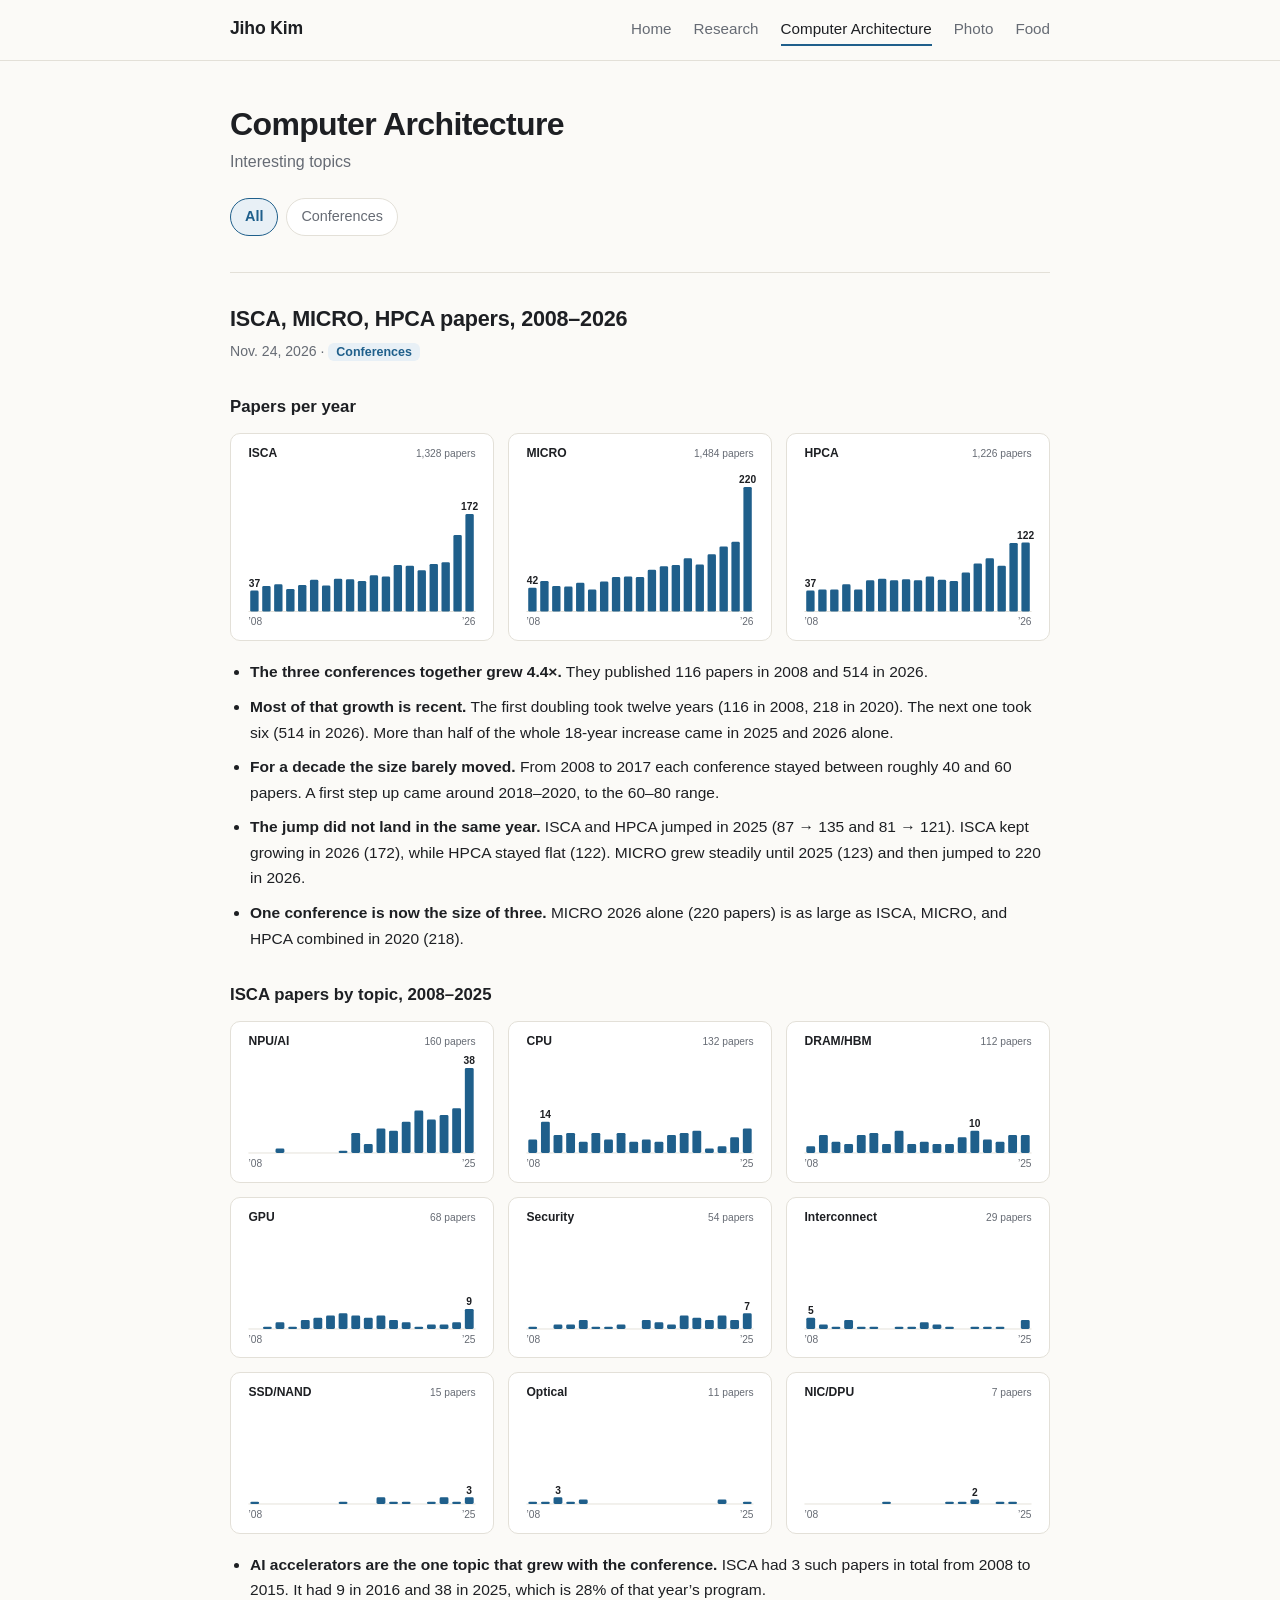
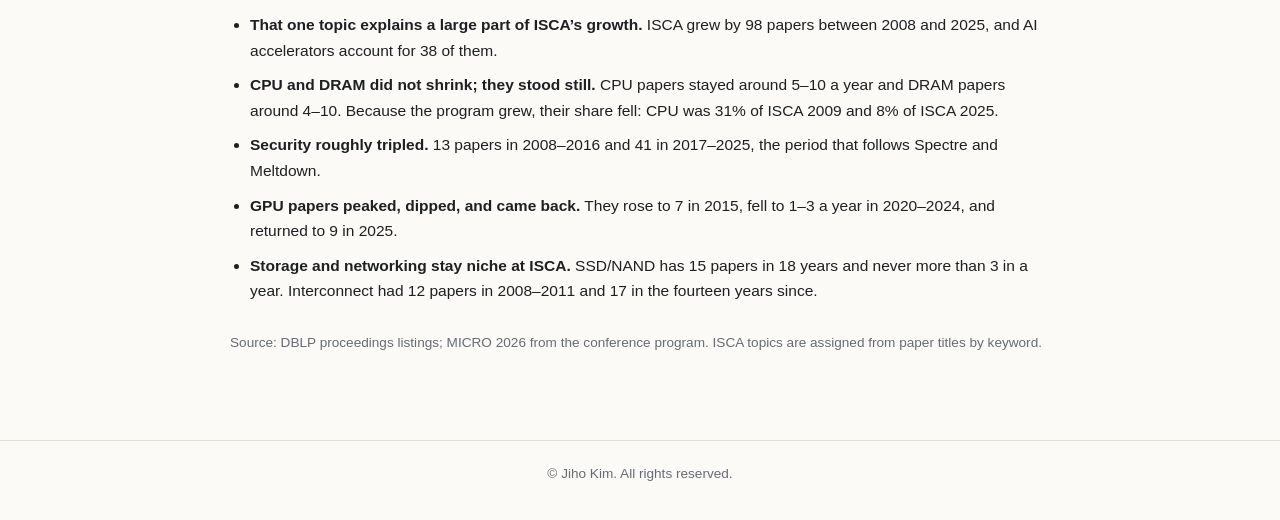
==== commit 07ca6eb5: "Add 2016 photo section (ISCA 2016) and Food page Co-Authored-By: Claude Fable 5.2 <noreply@anthropic" ====
--- a/architecture.html
+++ b/architecture.html
@@ -16,6 +16,7 @@
         <a href="research.html">Research</a>
         <a href="architecture.html" aria-current="page">Computer Architecture</a>
         <a href="photo.html">Photo</a>
+        <a href="food.html">Food</a>
       </nav>
     </div>
   </header>
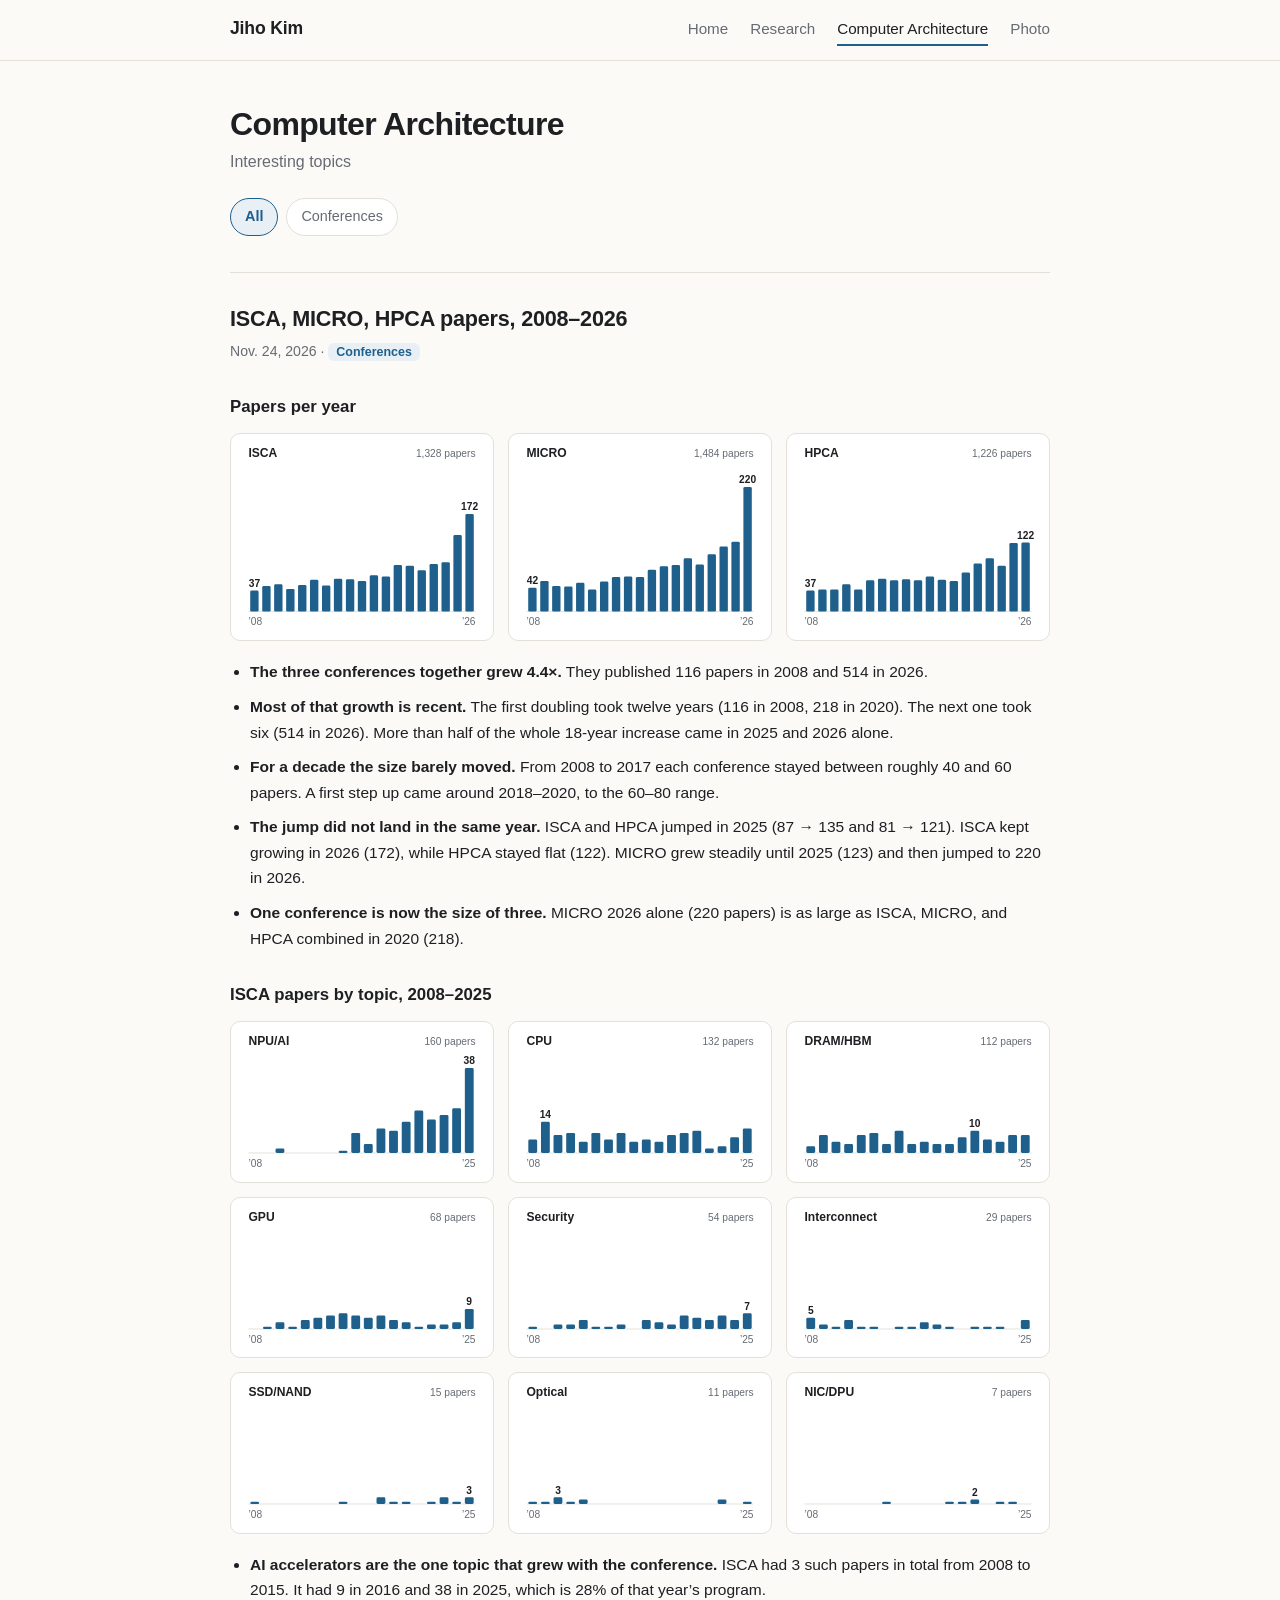
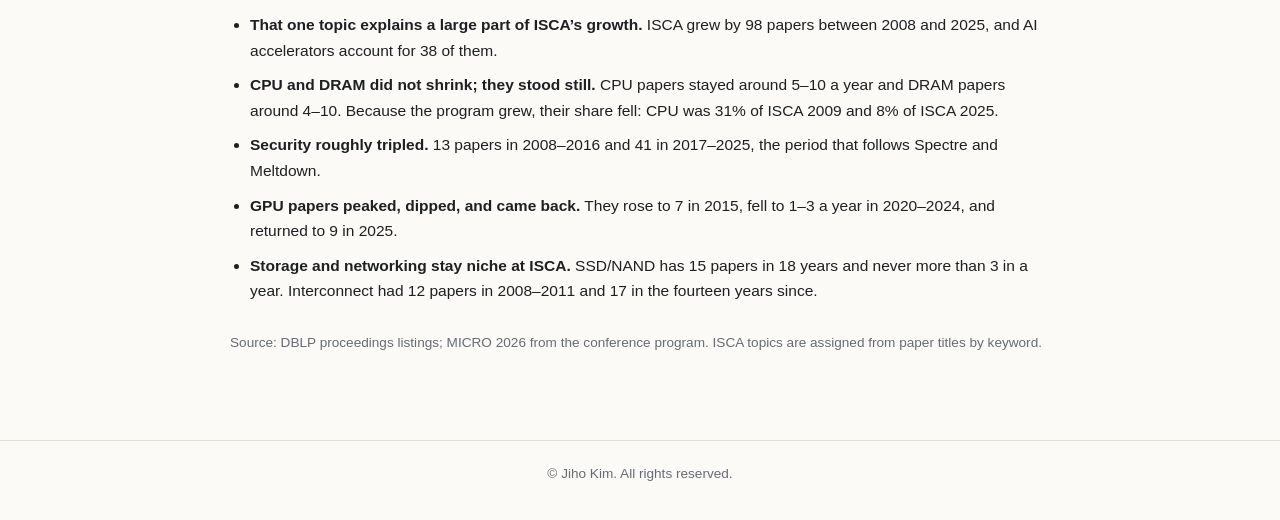
==== commit 7085d6d4: "Move Food into Photo page as a tab; add food photos Co-Authored-By: Claude Fable 5.2 <noreply@anthro" ====
--- a/architecture.html
+++ b/architecture.html
@@ -16,7 +16,6 @@
         <a href="research.html">Research</a>
         <a href="architecture.html" aria-current="page">Computer Architecture</a>
         <a href="photo.html">Photo</a>
-        <a href="food.html">Food</a>
       </nav>
     </div>
   </header>
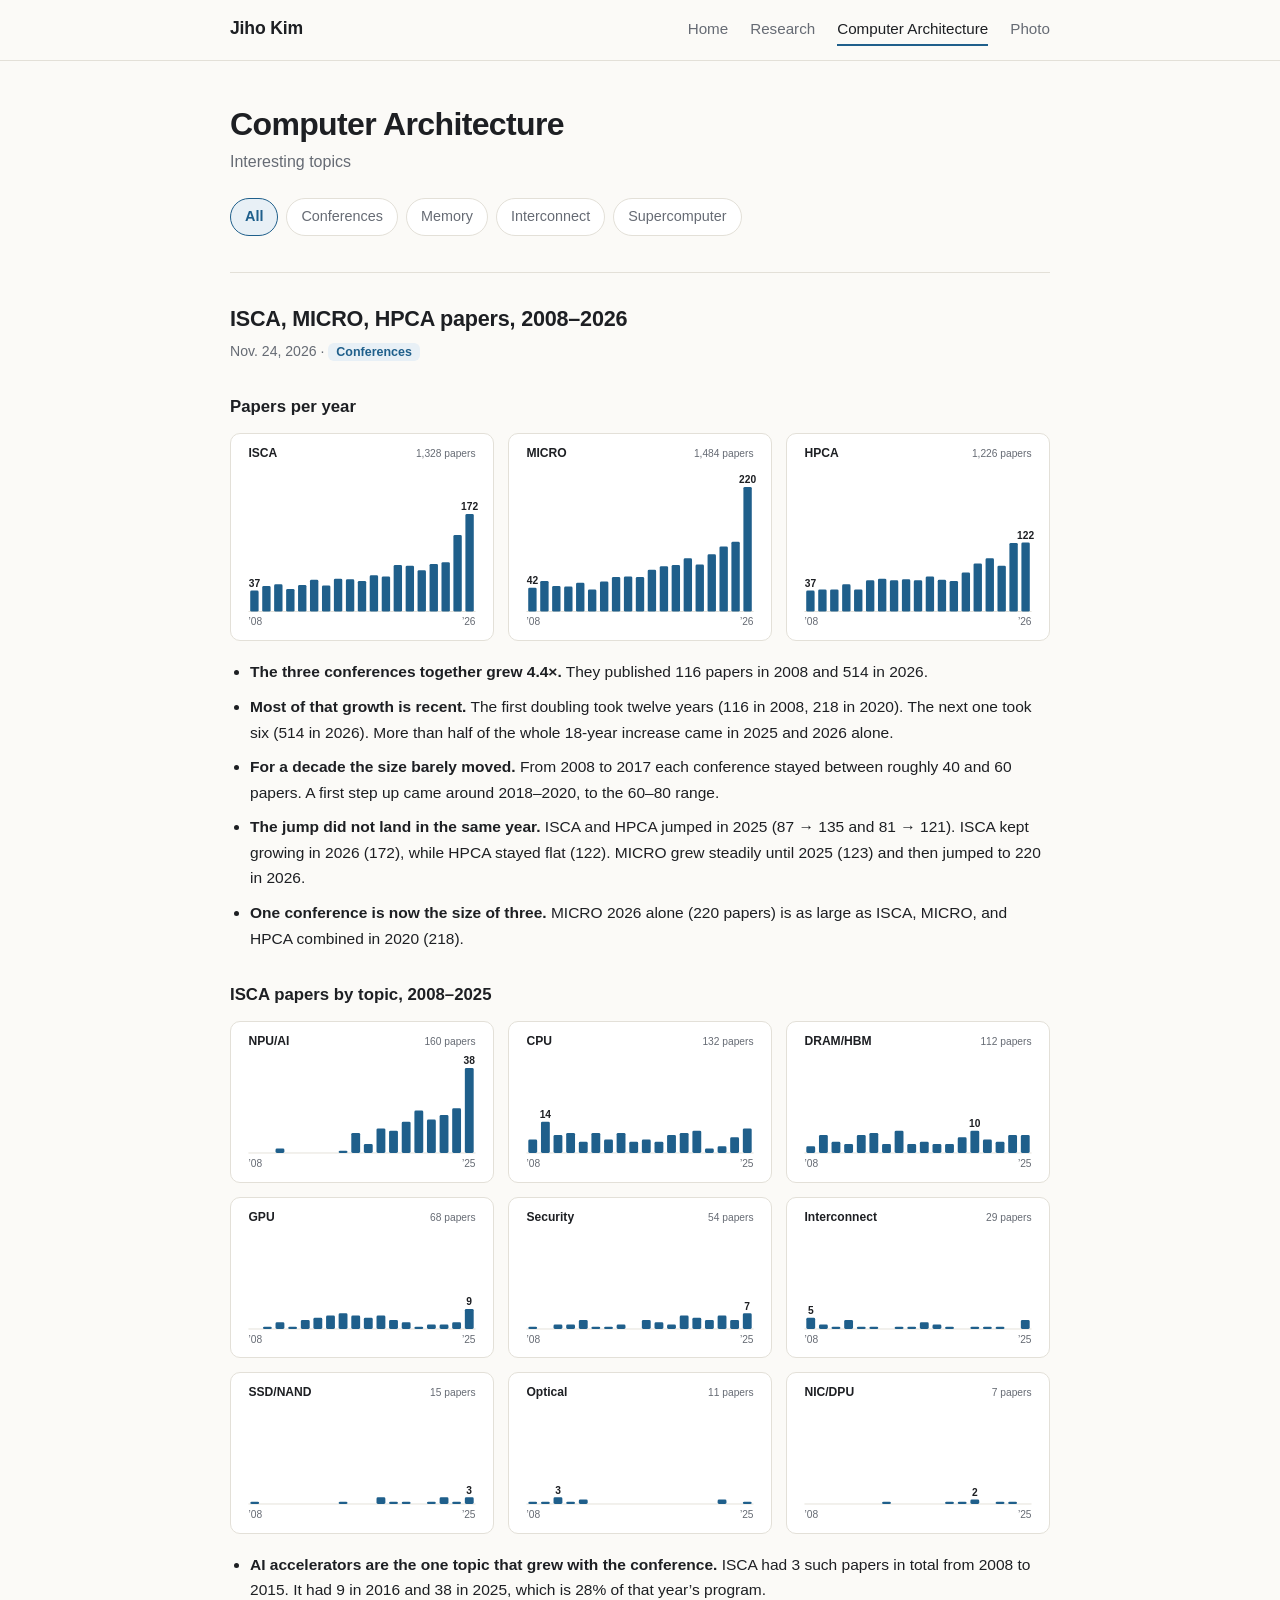
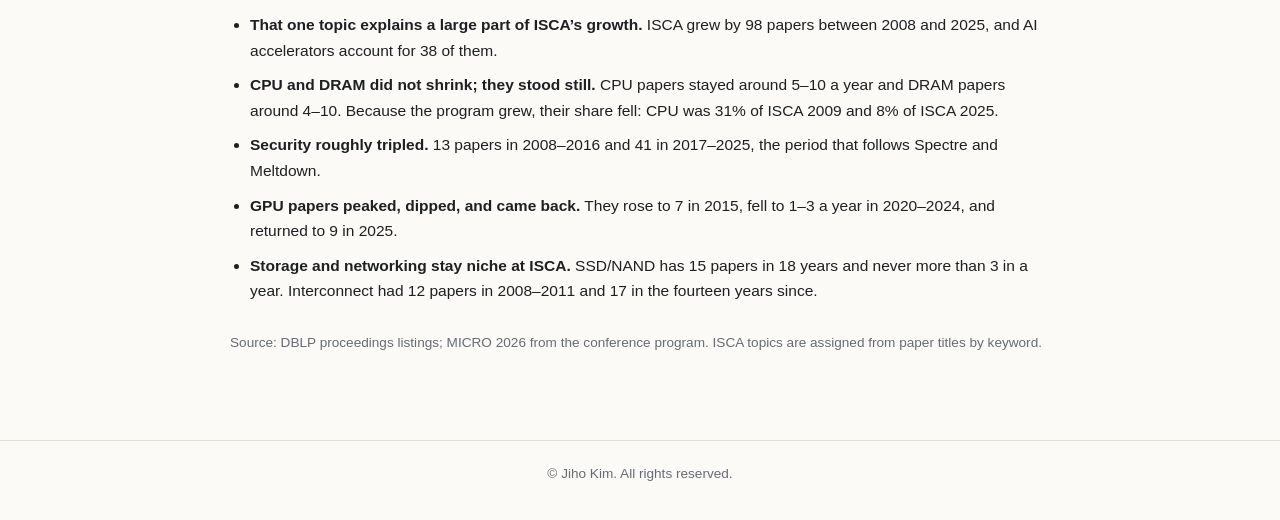
==== commit 41a26576: "Computer Architecture: add Memory, Interconnect, Supercomputer topics Co-Authored-By: Claude Fable 5" ====
--- a/architecture.html
+++ b/architecture.html
@@ -27,6 +27,9 @@
     <div class="filters" role="group" aria-label="Filter posts by topic">
       <button type="button" class="chip" data-filter="all" aria-pressed="true">All</button>
       <button type="button" class="chip" data-filter="conferences" aria-pressed="false">Conferences</button>
+      <button type="button" class="chip" data-filter="memory" aria-pressed="false">Memory</button>
+      <button type="button" class="chip" data-filter="interconnect" aria-pressed="false">Interconnect</button>
+      <button type="button" class="chip" data-filter="supercomputer" aria-pressed="false">Supercomputer</button>
     </div>
 
     <!--
--- a/style.css
+++ b/style.css
@@ -215,6 +215,31 @@
   text-align: center;
   color: var(--muted);
   margin-top: 24px;
+}
+
+.year h2 { font-size: 1.5rem; color: var(--text); letter-spacing: 0; font-weight: 700; }
+.year h2 .sub { font-size: 0.95rem; color: var(--muted); }
+.gallery a { cursor: zoom-in; display: block; }
+.lightbox[hidden] { display: none; }
+.lightbox {
+  position: fixed; inset: 0; z-index: 100;
+  background: rgba(0, 0, 0, 0.9);
+  display: flex; align-items: center; justify-content: center;
+}
+.lightbox figure { margin: 0; max-width: calc(100vw - 140px); text-align: center; }
+.lightbox img { max-width: 100%; max-height: calc(100vh - 90px); display: block; margin: 0 auto; border-radius: 4px; }
+.lightbox figcaption { color: #ddd; font-size: 0.9rem; margin-top: 10px; }
+.lb-btn {
+  position: absolute; border: 0; background: rgba(255, 255, 255, 0.12); color: #fff;
+  width: 48px; height: 48px; border-radius: 50%; font-size: 30px; line-height: 1; cursor: pointer; font-family: inherit;
+}
+.lb-btn:hover { background: rgba(255, 255, 255, 0.28); }
+.lb-close { top: 14px; right: 14px; }
+.lb-prev { left: 14px; top: 50%; transform: translateY(-50%); }
+.lb-next { right: 14px; top: 50%; transform: translateY(-50%); }
+@media (max-width: 640px) {
+  .lightbox figure { max-width: 100vw; }
+  .lb-prev, .lb-next { top: auto; bottom: 14px; transform: none; }
 }
 
 /* ---------- computer architecture ---------- */
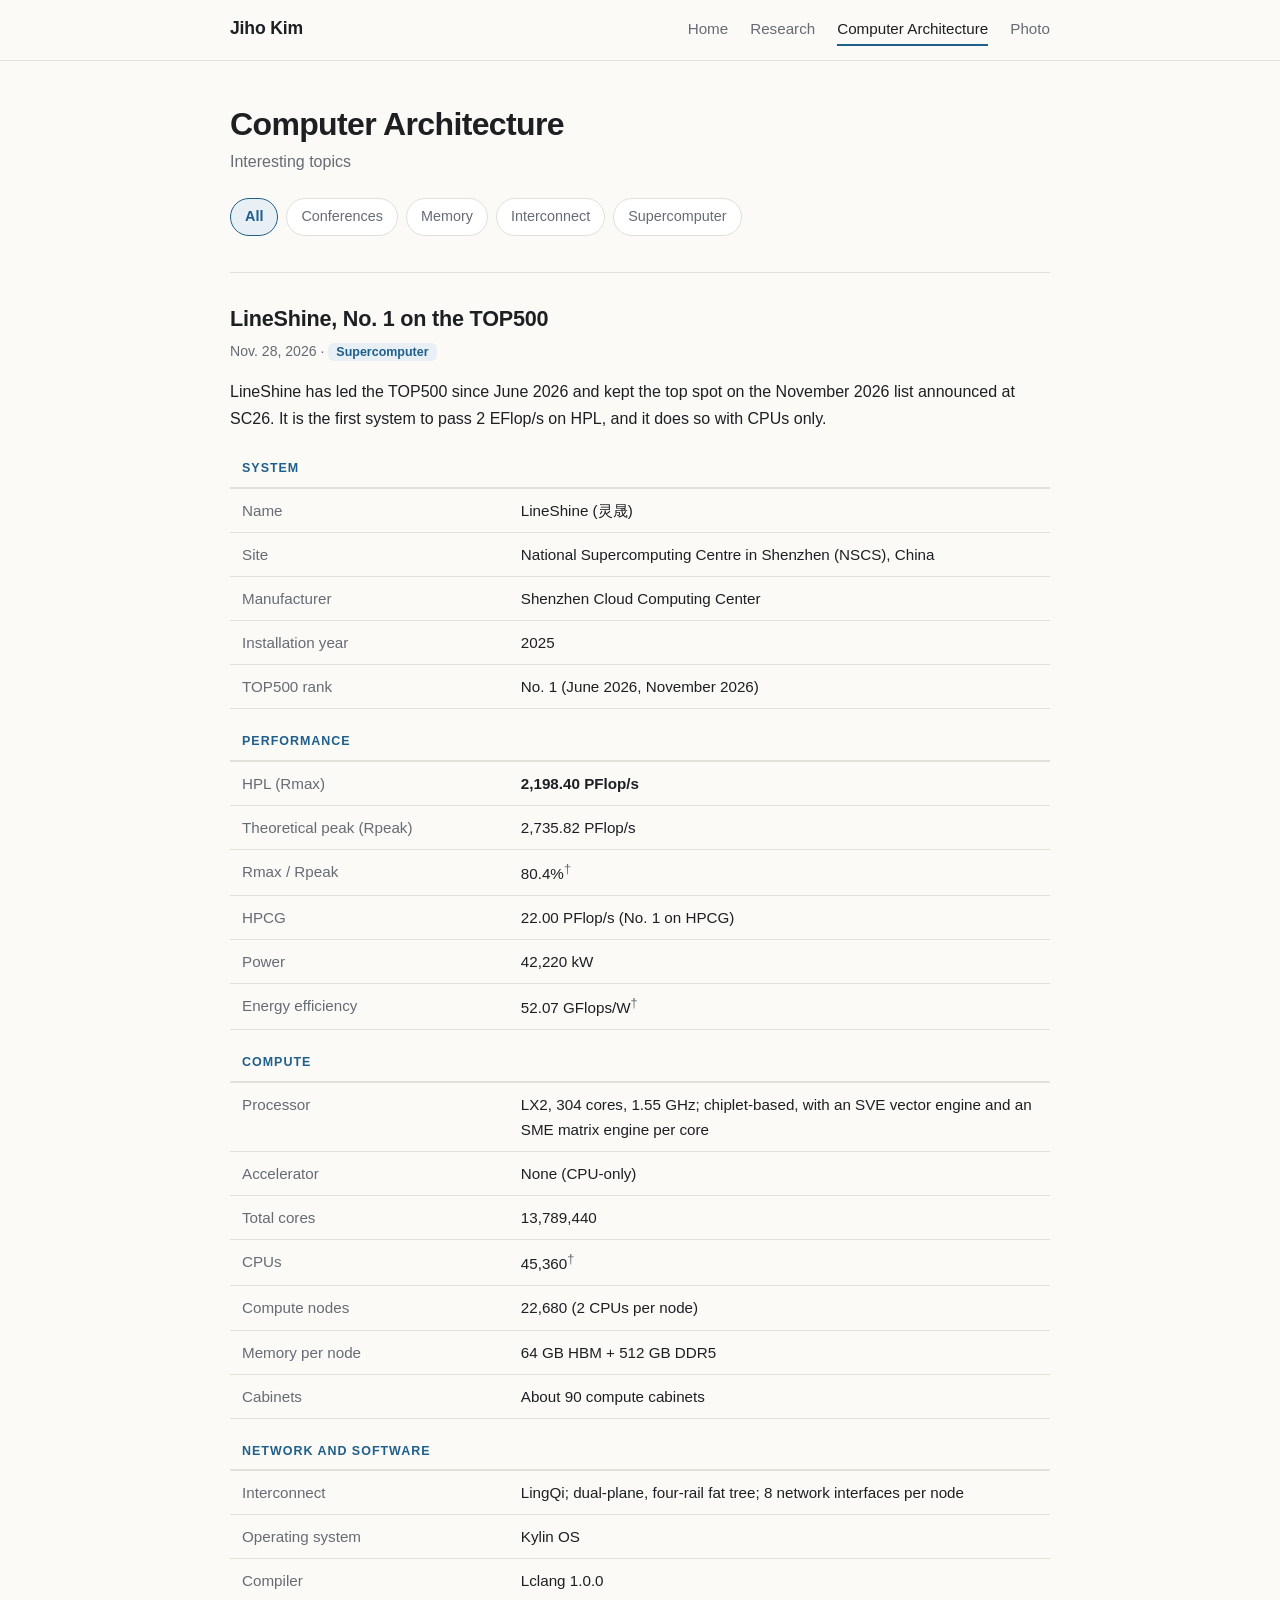
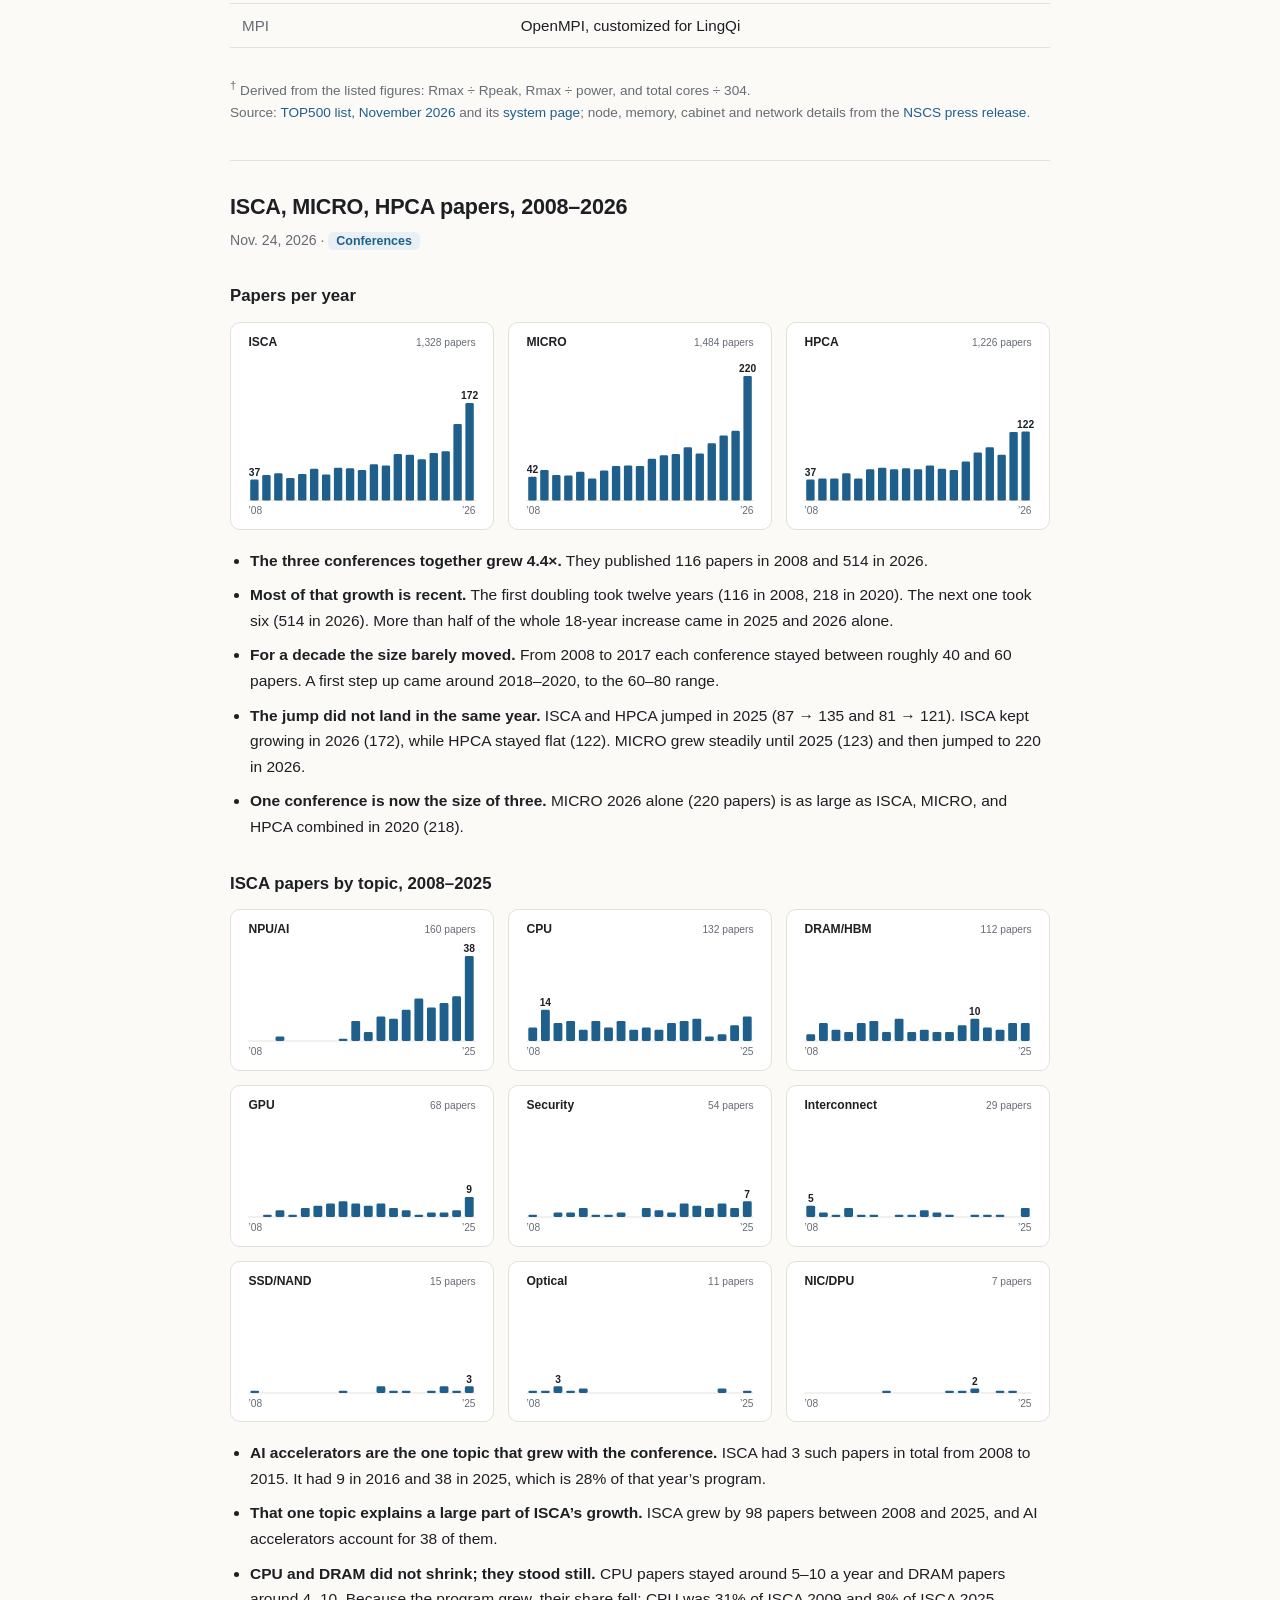
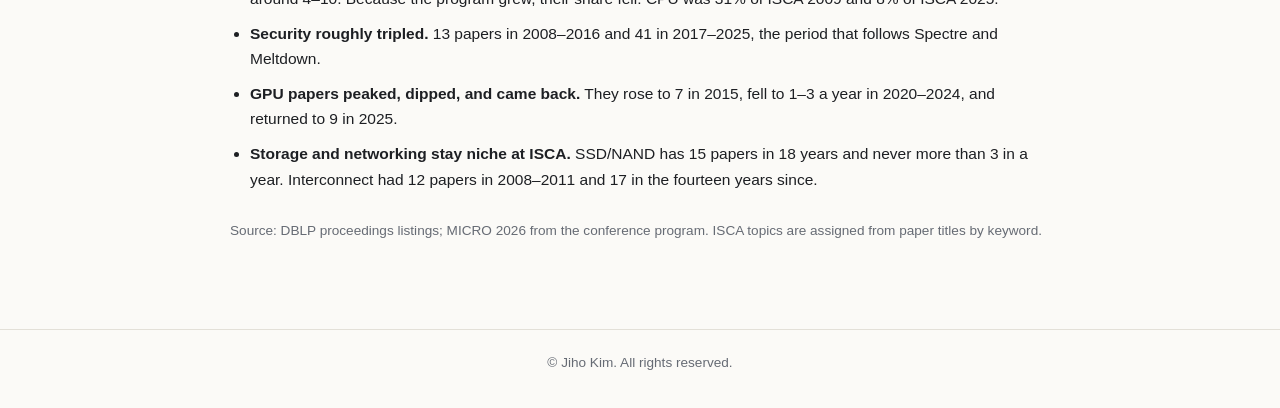
==== commit b19bfed6: "Computer Architecture: add LineShine (TOP500 No. 1) spec table Co-Authored-By: Claude Fable 5.2 <nor" ====
--- a/architecture.html
+++ b/architecture.html
@@ -36,6 +36,52 @@
       글 추가 방법: 아래 article 블록을 복사해 맨 위에 붙이고 data-tags 에 주제를 적는다 (여러 개면 공백으로 구분).
       새 주제가 생기면 위 filters 에 같은 data-filter 값의 버튼을 하나 추가한다.
     -->
+    <article class="post" data-tags="supercomputer">
+      <header>
+        <h2 class="post-title">LineShine, No. 1 on the TOP500</h2>
+        <p class="post-meta">Nov. 28, 2026 · <span class="tag">Supercomputer</span></p>
+      </header>
+
+      <p>LineShine has led the TOP500 since June 2026 and kept the top spot on the November 2026 list announced at SC26. It is the first system to pass 2 EFlop/s on HPL, and it does so with CPUs only.</p>
+
+      <table class="spec">
+        <tbody>
+          <tr class="group"><th colspan="2">System</th></tr>
+          <tr><th>Name</th><td>LineShine (灵晟)</td></tr>
+          <tr><th>Site</th><td>National Supercomputing Centre in Shenzhen (NSCS), China</td></tr>
+          <tr><th>Manufacturer</th><td>Shenzhen Cloud Computing Center</td></tr>
+          <tr><th>Installation year</th><td>2025</td></tr>
+          <tr><th>TOP500 rank</th><td>No. 1 (June 2026, November 2026)</td></tr>
+
+          <tr class="group"><th colspan="2">Performance</th></tr>
+          <tr><th>HPL (Rmax)</th><td><b>2,198.40 PFlop/s</b></td></tr>
+          <tr><th>Theoretical peak (Rpeak)</th><td>2,735.82 PFlop/s</td></tr>
+          <tr><th>Rmax / Rpeak</th><td>80.4%<sup>†</sup></td></tr>
+          <tr><th>HPCG</th><td>22.00 PFlop/s (No. 1 on HPCG)</td></tr>
+          <tr><th>Power</th><td>42,220 kW</td></tr>
+          <tr><th>Energy efficiency</th><td>52.07 GFlops/W<sup>†</sup></td></tr>
+
+          <tr class="group"><th colspan="2">Compute</th></tr>
+          <tr><th>Processor</th><td>LX2, 304 cores, 1.55 GHz; chiplet-based, with an SVE vector engine and an SME matrix engine per core</td></tr>
+          <tr><th>Accelerator</th><td>None (CPU-only)</td></tr>
+          <tr><th>Total cores</th><td>13,789,440</td></tr>
+          <tr><th>CPUs</th><td>45,360<sup>†</sup></td></tr>
+          <tr><th>Compute nodes</th><td>22,680 (2 CPUs per node)</td></tr>
+          <tr><th>Memory per node</th><td>64 GB HBM + 512 GB DDR5</td></tr>
+          <tr><th>Cabinets</th><td>About 90 compute cabinets</td></tr>
+
+          <tr class="group"><th colspan="2">Network and software</th></tr>
+          <tr><th>Interconnect</th><td>LingQi; dual-plane, four-rail fat tree; 8 network interfaces per node</td></tr>
+          <tr><th>Operating system</th><td>Kylin OS</td></tr>
+          <tr><th>Compiler</th><td>Lclang 1.0.0</td></tr>
+          <tr><th>MPI</th><td>OpenMPI, customized for LingQi</td></tr>
+        </tbody>
+      </table>
+
+      <p class="source"><sup>†</sup> Derived from the listed figures: Rmax ÷ Rpeak, Rmax ÷ power, and total cores ÷ 304.<br>
+      Source: <a href="https://top500.org/lists/top500/list/2026/11/" target="_blank" rel="noopener">TOP500 list, November 2026</a> and its <a href="https://top500.org/system/180490/" target="_blank" rel="noopener">system page</a>; node, memory, cabinet and network details from the <a href="https://www.newswise.com/articles/no-1-on-top500-and-hpcg-lineshine-supercomputer-introduces-a-new-architecture-for-hpc-ai-converged-scientific-computing" target="_blank" rel="noopener">NSCS press release</a>.</p>
+    </article>
+
     <article class="post" data-tags="conferences">
       <header>
         <h2 class="post-title">ISCA, MICRO, HPCA papers, 2008–2026</h2>
--- a/style.css
+++ b/style.css
@@ -276,6 +276,17 @@
 .takeaways { margin: 18px 0 0; padding-left: 20px; font-size: 0.97rem; }
 .takeaways li { margin-bottom: 9px; }
 .source { font-size: 0.85rem; color: var(--muted); margin-top: 28px; }
+.post header + p { margin-top: 16px; }
+.spec { width: 100%; border-collapse: collapse; font-size: 0.95rem; margin-top: 20px; }
+.spec th, .spec td { text-align: left; padding: 9px 12px; border-bottom: 1px solid var(--line); vertical-align: top; }
+.spec th { width: 34%; color: var(--muted); font-weight: 500; }
+.spec td b { font-weight: 700; }
+.spec .group th {
+  width: auto; padding: 22px 12px 8px; border-bottom: 2px solid var(--line);
+  font-size: 0.78rem; font-weight: 600; text-transform: uppercase; letter-spacing: 0.08em; color: var(--accent);
+}
+.spec tr.group:first-child th { padding-top: 6px; }
+.spec sup { color: var(--muted); }
 
 /* ---------- footer ---------- */
 footer {
@@ -297,5 +308,7 @@
   .venue { width: fit-content; }
   .panels { grid-template-columns: repeat(2, 1fr); gap: 10px; }
   .panels.trio { grid-template-columns: 1fr; }
+  .spec th, .spec td { padding: 8px 6px; }
+  .spec th { width: 40%; }
   nav { gap: 16px; flex-wrap: wrap; }
 }
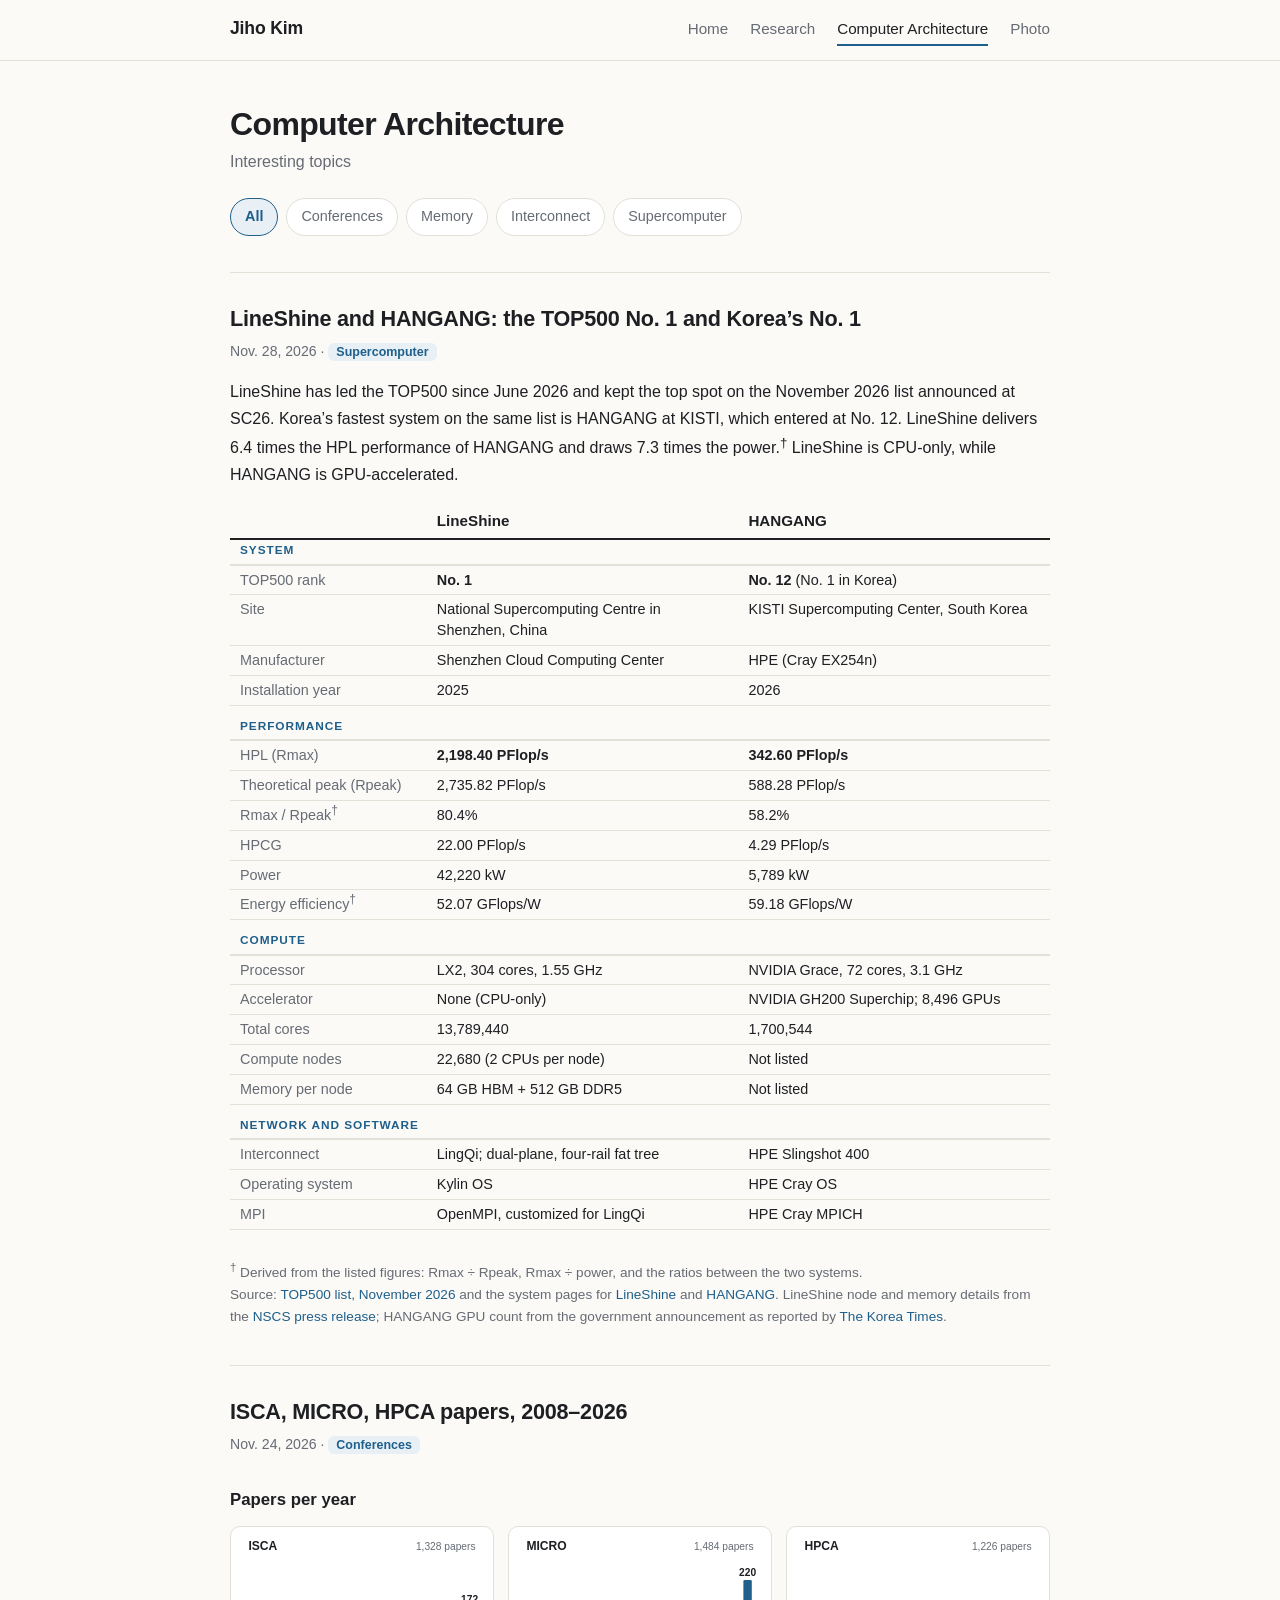
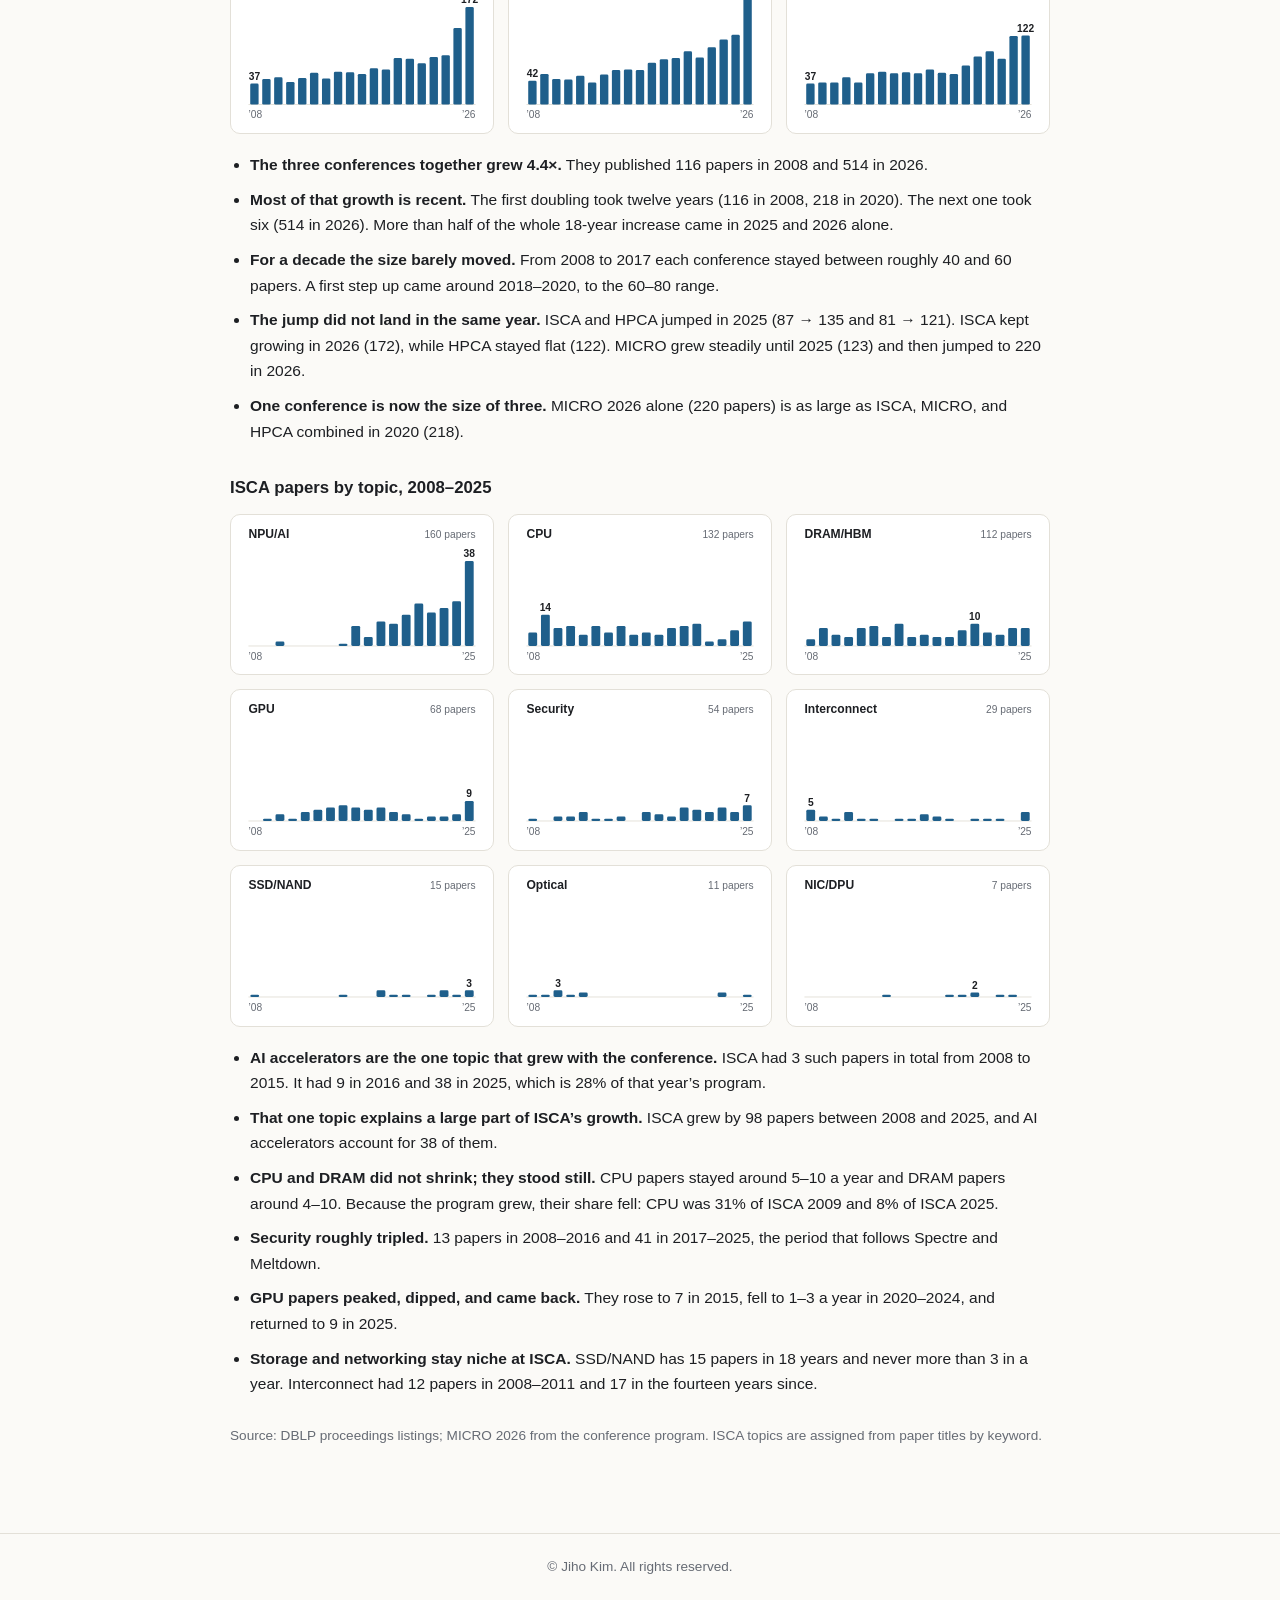
==== commit f59eefad: "Computer Architecture: compare LineShine with HANGANG (Korea No. 1) Co-Authored-By: Claude Fable 5.2" ====
--- a/architecture.html
+++ b/architecture.html
@@ -38,48 +38,47 @@
     -->
     <article class="post" data-tags="supercomputer">
       <header>
-        <h2 class="post-title">LineShine, No. 1 on the TOP500</h2>
+        <h2 class="post-title">LineShine and HANGANG: the TOP500 No. 1 and Korea’s No. 1</h2>
         <p class="post-meta">Nov. 28, 2026 · <span class="tag">Supercomputer</span></p>
       </header>
 
-      <p>LineShine has led the TOP500 since June 2026 and kept the top spot on the November 2026 list announced at SC26. It is the first system to pass 2 EFlop/s on HPL, and it does so with CPUs only.</p>
-
-      <table class="spec">
+      <p>LineShine has led the TOP500 since June 2026 and kept the top spot on the November 2026 list announced at SC26. Korea’s fastest system on the same list is HANGANG at KISTI, which entered at No. 12. LineShine delivers 6.4 times the HPL performance of HANGANG and draws 7.3 times the power.<sup>†</sup> LineShine is CPU-only, while HANGANG is GPU-accelerated.</p>
+
+      <table class="spec cmp">
+        <thead>
+          <tr><th></th><th>LineShine</th><th>HANGANG</th></tr>
+        </thead>
         <tbody>
-          <tr class="group"><th colspan="2">System</th></tr>
-          <tr><th>Name</th><td>LineShine (灵晟)</td></tr>
-          <tr><th>Site</th><td>National Supercomputing Centre in Shenzhen (NSCS), China</td></tr>
-          <tr><th>Manufacturer</th><td>Shenzhen Cloud Computing Center</td></tr>
-          <tr><th>Installation year</th><td>2025</td></tr>
-          <tr><th>TOP500 rank</th><td>No. 1 (June 2026, November 2026)</td></tr>
-
-          <tr class="group"><th colspan="2">Performance</th></tr>
-          <tr><th>HPL (Rmax)</th><td><b>2,198.40 PFlop/s</b></td></tr>
-          <tr><th>Theoretical peak (Rpeak)</th><td>2,735.82 PFlop/s</td></tr>
-          <tr><th>Rmax / Rpeak</th><td>80.4%<sup>†</sup></td></tr>
-          <tr><th>HPCG</th><td>22.00 PFlop/s (No. 1 on HPCG)</td></tr>
-          <tr><th>Power</th><td>42,220 kW</td></tr>
-          <tr><th>Energy efficiency</th><td>52.07 GFlops/W<sup>†</sup></td></tr>
-
-          <tr class="group"><th colspan="2">Compute</th></tr>
-          <tr><th>Processor</th><td>LX2, 304 cores, 1.55 GHz; chiplet-based, with an SVE vector engine and an SME matrix engine per core</td></tr>
-          <tr><th>Accelerator</th><td>None (CPU-only)</td></tr>
-          <tr><th>Total cores</th><td>13,789,440</td></tr>
-          <tr><th>CPUs</th><td>45,360<sup>†</sup></td></tr>
-          <tr><th>Compute nodes</th><td>22,680 (2 CPUs per node)</td></tr>
-          <tr><th>Memory per node</th><td>64 GB HBM + 512 GB DDR5</td></tr>
-          <tr><th>Cabinets</th><td>About 90 compute cabinets</td></tr>
-
-          <tr class="group"><th colspan="2">Network and software</th></tr>
-          <tr><th>Interconnect</th><td>LingQi; dual-plane, four-rail fat tree; 8 network interfaces per node</td></tr>
-          <tr><th>Operating system</th><td>Kylin OS</td></tr>
-          <tr><th>Compiler</th><td>Lclang 1.0.0</td></tr>
-          <tr><th>MPI</th><td>OpenMPI, customized for LingQi</td></tr>
+          <tr class="group"><th colspan="3">System</th></tr>
+          <tr><th>TOP500 rank</th><td><b>No. 1</b></td><td><b>No. 12</b> (No. 1 in Korea)</td></tr>
+          <tr><th>Site</th><td>National Supercomputing Centre in Shenzhen, China</td><td>KISTI Supercomputing Center, South Korea</td></tr>
+          <tr><th>Manufacturer</th><td>Shenzhen Cloud Computing Center</td><td>HPE (Cray EX254n)</td></tr>
+          <tr><th>Installation year</th><td>2025</td><td>2026</td></tr>
+
+          <tr class="group"><th colspan="3">Performance</th></tr>
+          <tr><th>HPL (Rmax)</th><td><b>2,198.40 PFlop/s</b></td><td><b>342.60 PFlop/s</b></td></tr>
+          <tr><th>Theoretical peak (Rpeak)</th><td>2,735.82 PFlop/s</td><td>588.28 PFlop/s</td></tr>
+          <tr><th>Rmax / Rpeak<sup>†</sup></th><td>80.4%</td><td>58.2%</td></tr>
+          <tr><th>HPCG</th><td>22.00 PFlop/s</td><td>4.29 PFlop/s</td></tr>
+          <tr><th>Power</th><td>42,220 kW</td><td>5,789 kW</td></tr>
+          <tr><th>Energy efficiency<sup>†</sup></th><td>52.07 GFlops/W</td><td>59.18 GFlops/W</td></tr>
+
+          <tr class="group"><th colspan="3">Compute</th></tr>
+          <tr><th>Processor</th><td>LX2, 304 cores, 1.55 GHz</td><td>NVIDIA Grace, 72 cores, 3.1 GHz</td></tr>
+          <tr><th>Accelerator</th><td>None (CPU-only)</td><td>NVIDIA GH200 Superchip; 8,496 GPUs</td></tr>
+          <tr><th>Total cores</th><td>13,789,440</td><td>1,700,544</td></tr>
+          <tr><th>Compute nodes</th><td>22,680 (2 CPUs per node)</td><td>Not listed</td></tr>
+          <tr><th>Memory per node</th><td>64 GB HBM + 512 GB DDR5</td><td>Not listed</td></tr>
+
+          <tr class="group"><th colspan="3">Network and software</th></tr>
+          <tr><th>Interconnect</th><td>LingQi; dual-plane, four-rail fat tree</td><td>HPE Slingshot 400</td></tr>
+          <tr><th>Operating system</th><td>Kylin OS</td><td>HPE Cray OS</td></tr>
+          <tr><th>MPI</th><td>OpenMPI, customized for LingQi</td><td>HPE Cray MPICH</td></tr>
         </tbody>
       </table>
 
-      <p class="source"><sup>†</sup> Derived from the listed figures: Rmax ÷ Rpeak, Rmax ÷ power, and total cores ÷ 304.<br>
-      Source: <a href="https://top500.org/lists/top500/list/2026/11/" target="_blank" rel="noopener">TOP500 list, November 2026</a> and its <a href="https://top500.org/system/180490/" target="_blank" rel="noopener">system page</a>; node, memory, cabinet and network details from the <a href="https://www.newswise.com/articles/no-1-on-top500-and-hpcg-lineshine-supercomputer-introduces-a-new-architecture-for-hpc-ai-converged-scientific-computing" target="_blank" rel="noopener">NSCS press release</a>.</p>
+      <p class="source"><sup>†</sup> Derived from the listed figures: Rmax ÷ Rpeak, Rmax ÷ power, and the ratios between the two systems.<br>
+      Source: <a href="https://top500.org/lists/top500/list/2026/11/" target="_blank" rel="noopener">TOP500 list, November 2026</a> and the system pages for <a href="https://top500.org/system/180490/" target="_blank" rel="noopener">LineShine</a> and <a href="https://top500.org/system/180515/" target="_blank" rel="noopener">HANGANG</a>. LineShine node and memory details from the <a href="https://www.newswise.com/articles/no-1-on-top500-and-hpcg-lineshine-supercomputer-introduces-a-new-architecture-for-hpc-ai-converged-scientific-computing" target="_blank" rel="noopener">NSCS press release</a>; HANGANG GPU count from the government announcement as reported by <a href="https://www.koreatimes.co.kr/amp/business/tech-science/20261102/korea-unveils-276-mil-hangang-supercomputer" target="_blank" rel="noopener">The Korea Times</a>.</p>
     </article>
 
     <article class="post" data-tags="conferences">
--- a/style.css
+++ b/style.css
@@ -277,16 +277,19 @@
 .takeaways li { margin-bottom: 9px; }
 .source { font-size: 0.85rem; color: var(--muted); margin-top: 28px; }
 .post header + p { margin-top: 16px; }
-.spec { width: 100%; border-collapse: collapse; font-size: 0.95rem; margin-top: 20px; }
-.spec th, .spec td { text-align: left; padding: 9px 12px; border-bottom: 1px solid var(--line); vertical-align: top; }
-.spec th { width: 34%; color: var(--muted); font-weight: 500; }
+.spec { width: 100%; border-collapse: collapse; font-size: 0.9rem; line-height: 1.45; margin-top: 16px; }
+.spec th, .spec td { text-align: left; padding: 4px 10px; border-bottom: 1px solid var(--line); vertical-align: top; }
+.spec th { width: 30%; color: var(--muted); font-weight: 500; }
 .spec td b { font-weight: 700; }
 .spec .group th {
-  width: auto; padding: 22px 12px 8px; border-bottom: 2px solid var(--line);
-  font-size: 0.78rem; font-weight: 600; text-transform: uppercase; letter-spacing: 0.08em; color: var(--accent);
-}
-.spec tr.group:first-child th { padding-top: 6px; }
-.spec sup { color: var(--muted); }
+  width: auto; padding: 12px 10px 4px; border-bottom: 2px solid var(--line);
+  font-size: 0.74rem; font-weight: 600; text-transform: uppercase; letter-spacing: 0.08em; color: var(--accent);
+}
+.spec tr.group:first-child th { padding-top: 2px; }
+.spec sup { color: var(--muted); line-height: 0; }
+.spec.cmp th { width: 24%; }
+.spec.cmp td { width: 38%; }
+.spec.cmp thead th { color: var(--text); font-weight: 700; font-size: 0.95rem; padding: 6px 10px; border-bottom: 2px solid var(--text); }
 
 /* ---------- footer ---------- */
 footer {
@@ -308,7 +311,10 @@
   .venue { width: fit-content; }
   .panels { grid-template-columns: repeat(2, 1fr); gap: 10px; }
   .panels.trio { grid-template-columns: 1fr; }
-  .spec th, .spec td { padding: 8px 6px; }
-  .spec th { width: 40%; }
+  .spec th, .spec td { padding: 4px 6px; }
+  .spec th { width: 38%; }
+  .spec.cmp { font-size: 0.82rem; }
+  .spec.cmp th { width: 26%; }
+  .spec.cmp td { width: 37%; }
   nav { gap: 16px; flex-wrap: wrap; }
 }
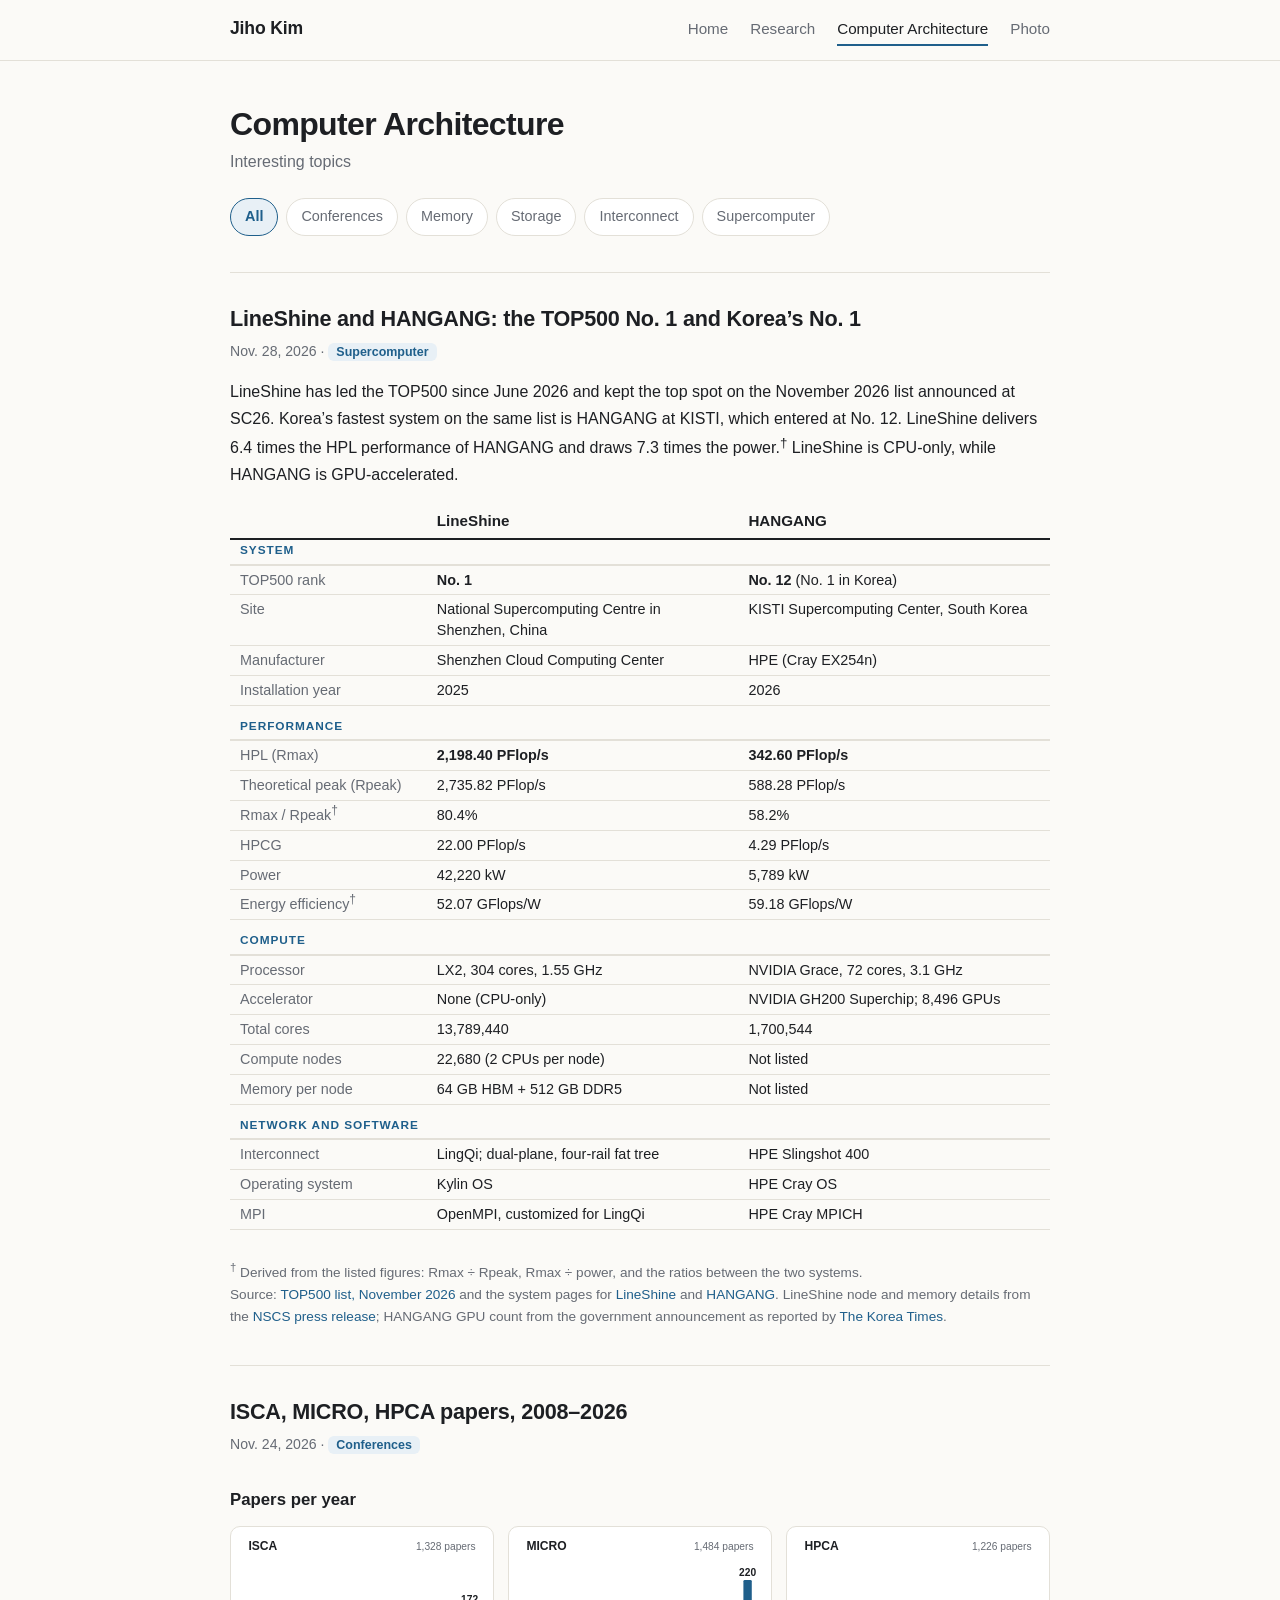
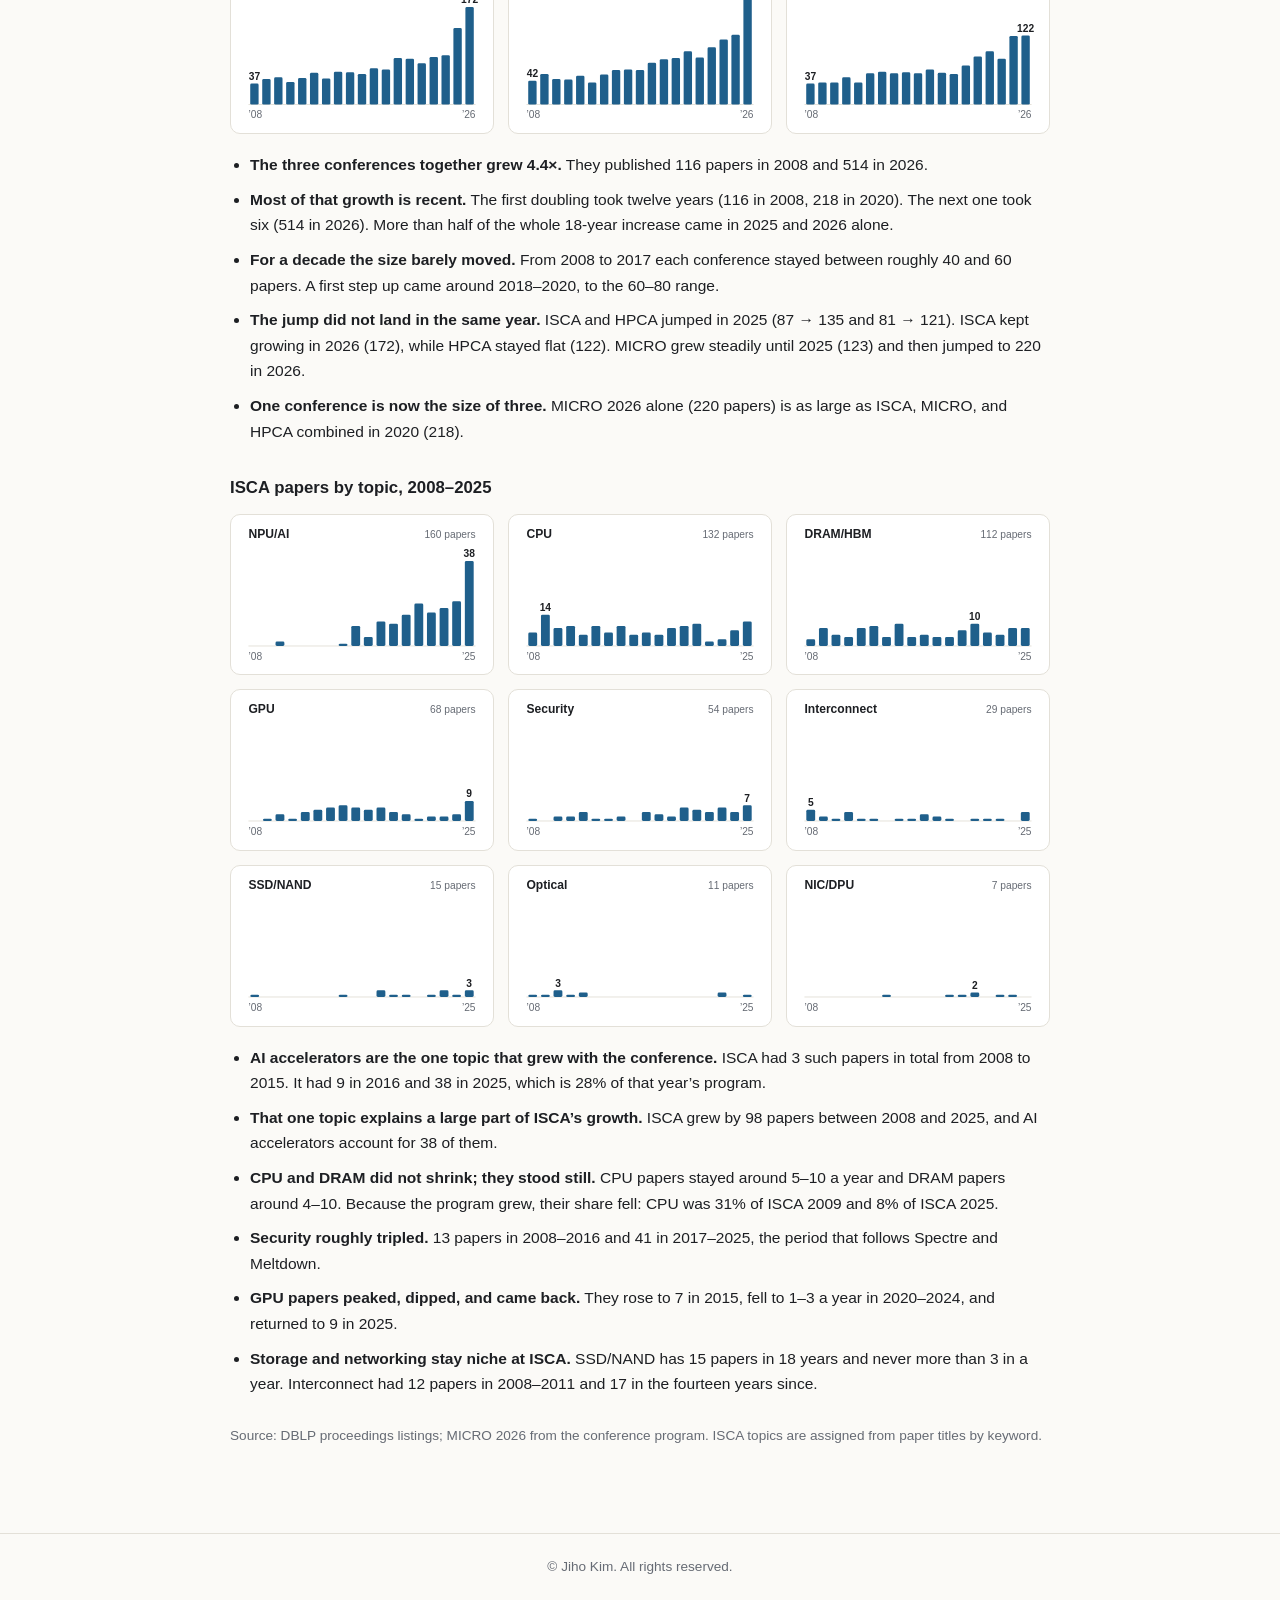
==== commit e8c2b592: "Computer Architecture: add Storage topic Co-Authored-By: Claude Fable 5.2 <noreply@anthropic.com> Cl" ====
--- a/architecture.html
+++ b/architecture.html
@@ -28,6 +28,7 @@
       <button type="button" class="chip" data-filter="all" aria-pressed="true">All</button>
       <button type="button" class="chip" data-filter="conferences" aria-pressed="false">Conferences</button>
       <button type="button" class="chip" data-filter="memory" aria-pressed="false">Memory</button>
+      <button type="button" class="chip" data-filter="storage" aria-pressed="false">Storage</button>
       <button type="button" class="chip" data-filter="interconnect" aria-pressed="false">Interconnect</button>
       <button type="button" class="chip" data-filter="supercomputer" aria-pressed="false">Supercomputer</button>
     </div>
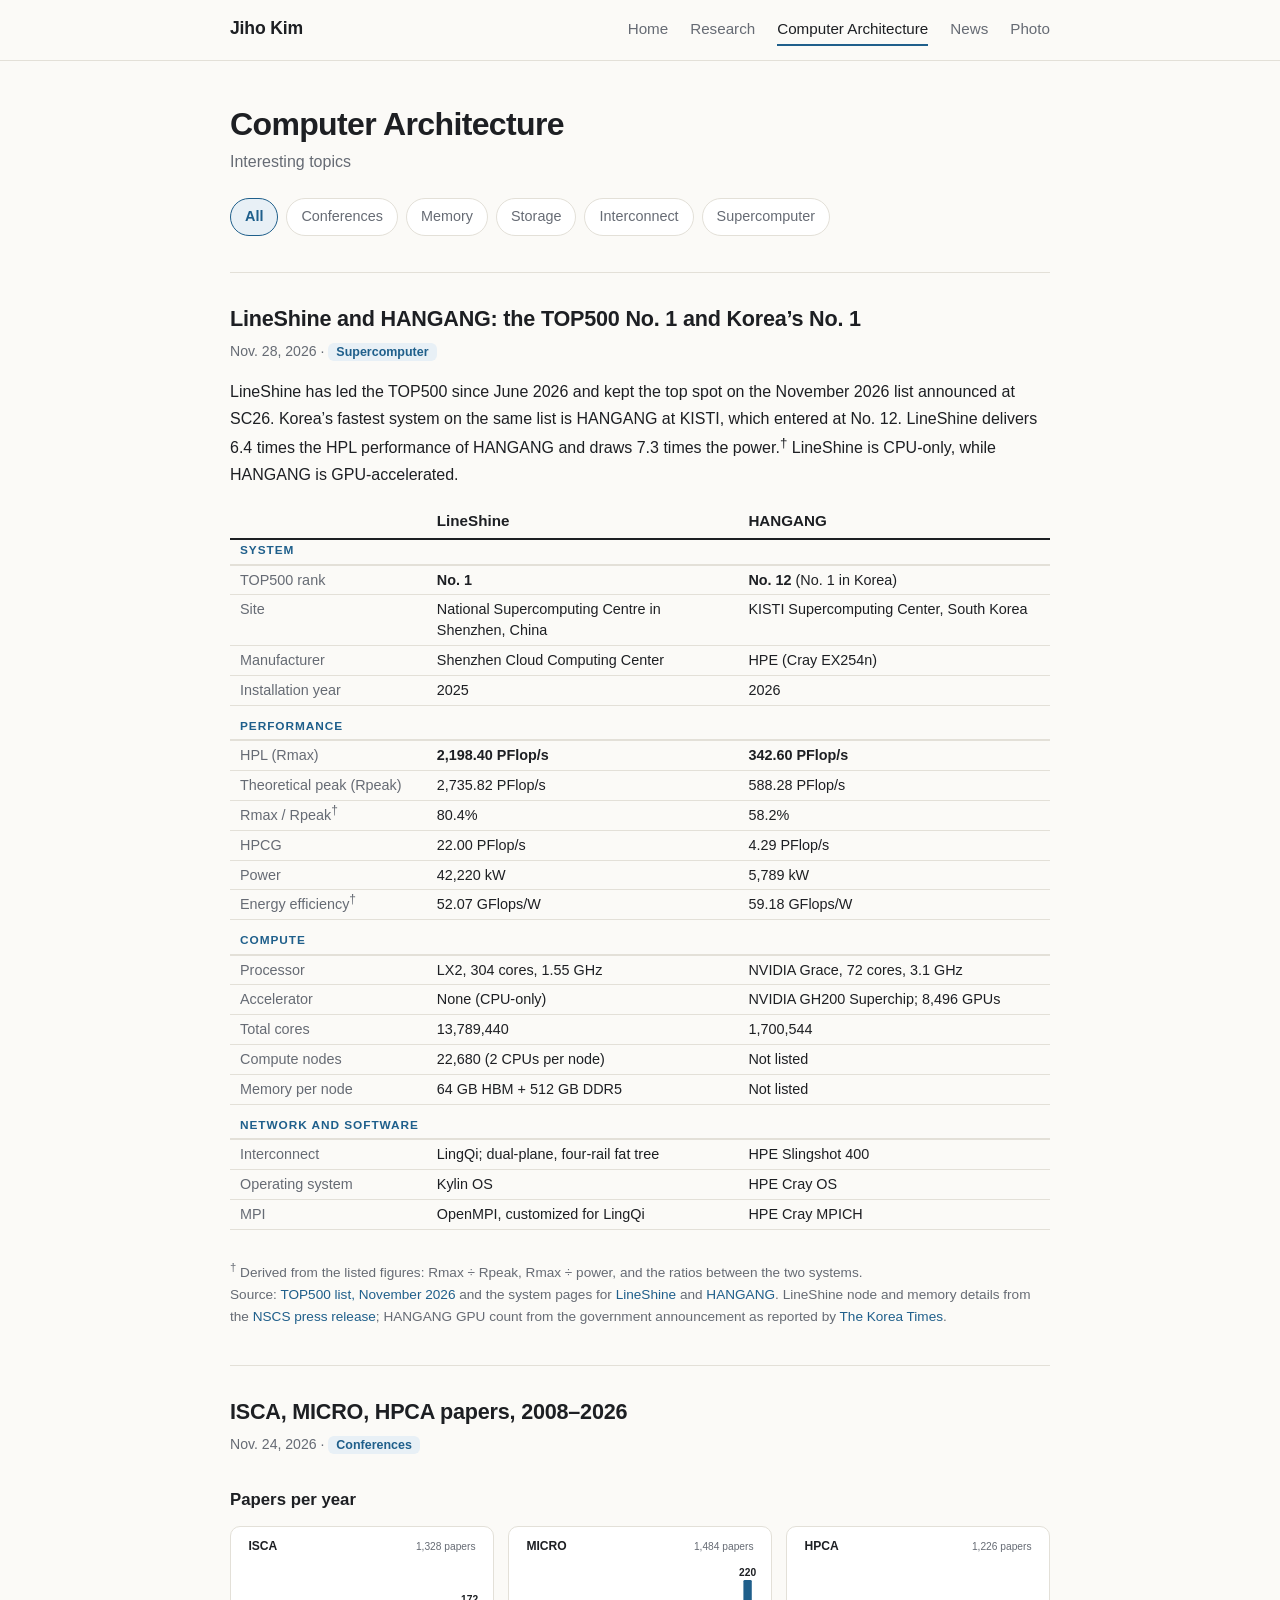
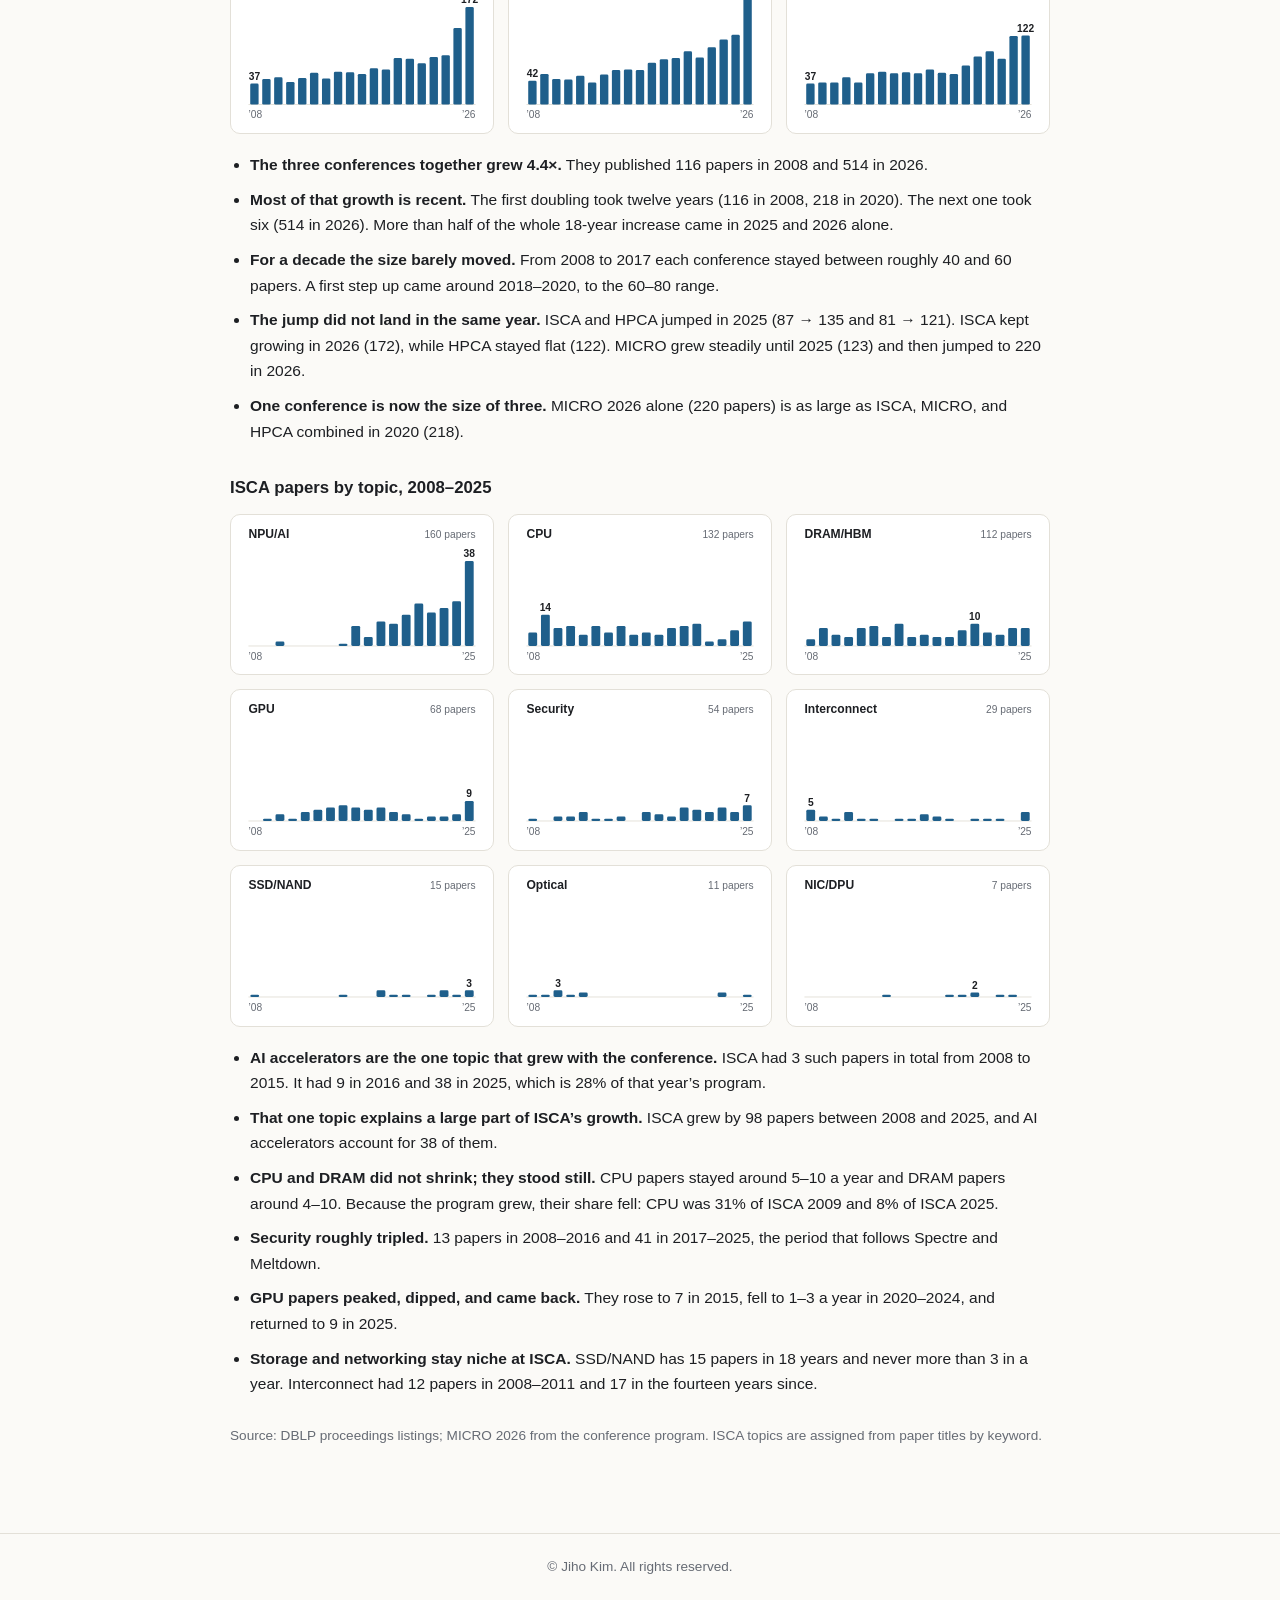
==== commit 1b1a2f9d: "Add News tab with daily computer architecture headlines (draft) Co-Authored-By: Claude Fable 5.2 <no" ====
--- a/architecture.html
+++ b/architecture.html
@@ -5,7 +5,7 @@
   <meta name="viewport" content="width=device-width, initial-scale=1">
   <title>Computer Architecture — Jiho Kim</title>
   <meta name="description" content="Notes, analyses, and materials on computer architecture by Jiho Kim.">
-  <link rel="stylesheet" href="style.css?v=11">
+  <link rel="stylesheet" href="style.css?v=12">
 </head>
 <body>
   <header class="site-header">
@@ -15,6 +15,7 @@
         <a href="index.html">Home</a>
         <a href="research.html">Research</a>
         <a href="architecture.html" aria-current="page">Computer Architecture</a>
+        <a href="news.html">News</a>
         <a href="photo.html">Photo</a>
       </nav>
     </div>
--- a/style.css
+++ b/style.css
@@ -290,6 +290,17 @@
 .spec.cmp th { width: 24%; }
 .spec.cmp td { width: 38%; }
 .spec.cmp thead th { color: var(--text); font-weight: 700; font-size: 0.95rem; padding: 6px 10px; border-bottom: 2px solid var(--text); }
+
+/* ---------- news ---------- */
+.news-day h2 { font-size: 1.05rem; text-transform: none; letter-spacing: 0; color: var(--text); font-weight: 700; margin: 32px 0 10px; }
+.news-day:first-of-type h2 { margin-top: 28px; }
+.headlines { list-style: none; margin: 0; padding: 0; }
+.headlines li { padding: 7px 0; border-bottom: 1px solid var(--line); line-height: 1.5; }
+.headlines li:last-child { border-bottom: 0; }
+.headlines .tag { display: inline-block; min-width: 104px; text-align: center; margin-right: 8px; }
+.headlines a { color: var(--text); }
+.headlines a:hover { color: var(--accent); }
+.headlines .src { color: var(--muted); font-size: 0.85rem; margin-left: 6px; white-space: nowrap; }
 
 /* ---------- footer ---------- */
 footer {
@@ -317,4 +328,5 @@
   .spec.cmp th { width: 26%; }
   .spec.cmp td { width: 37%; }
   nav { gap: 16px; flex-wrap: wrap; }
-}
+  .headlines .tag { min-width: 0; display: inline; }
+}
